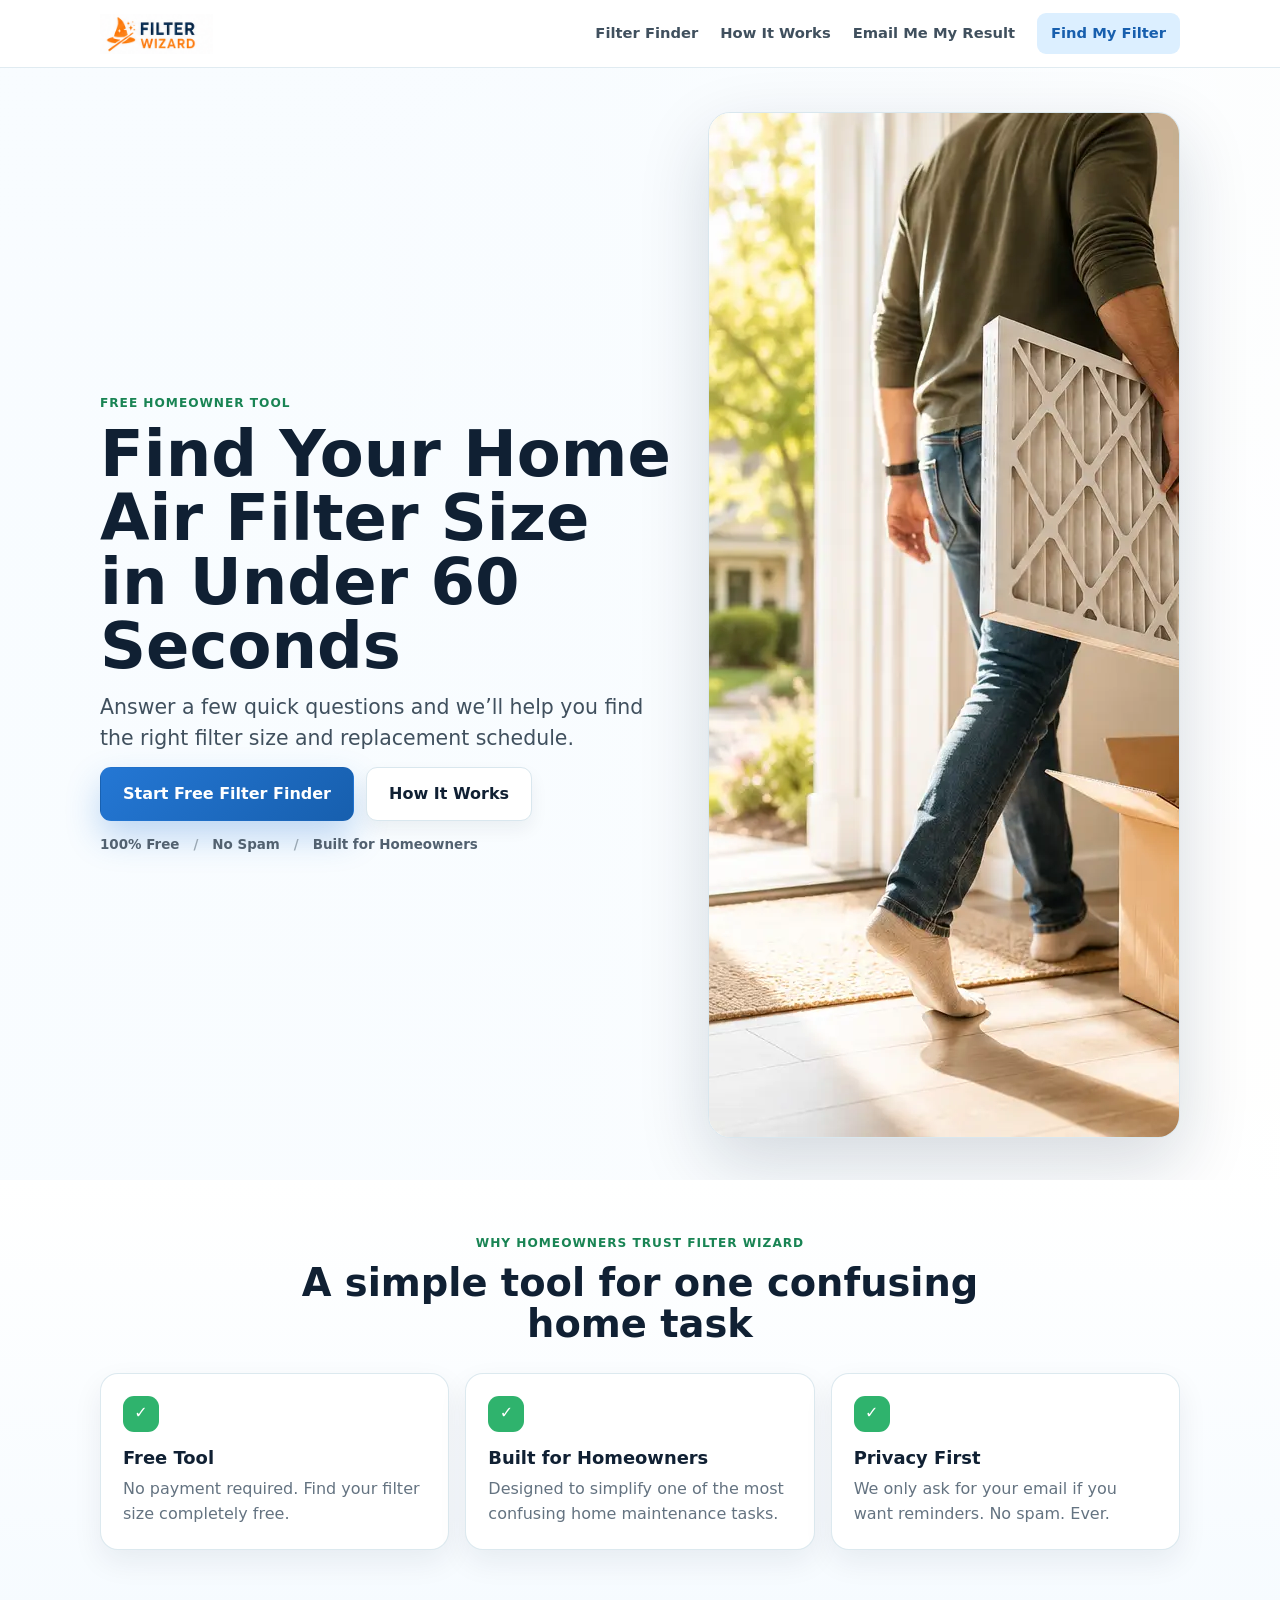
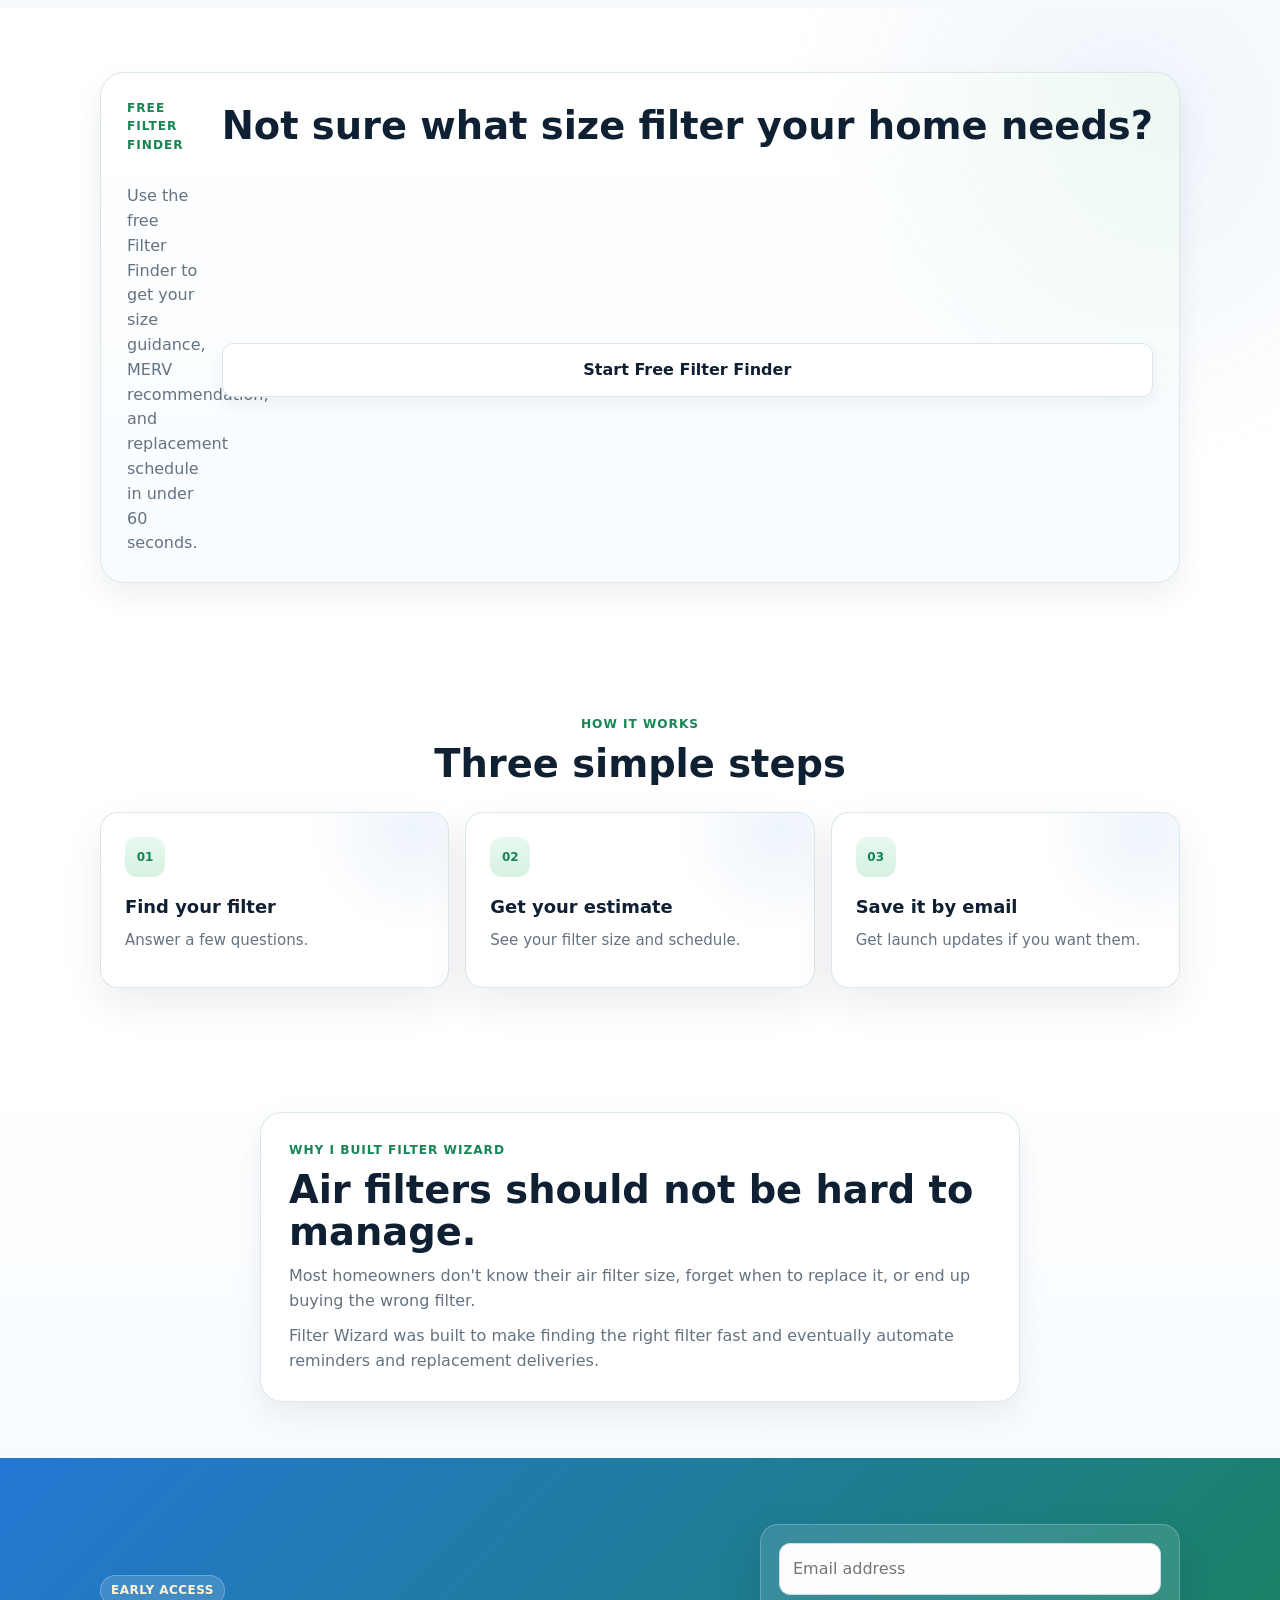
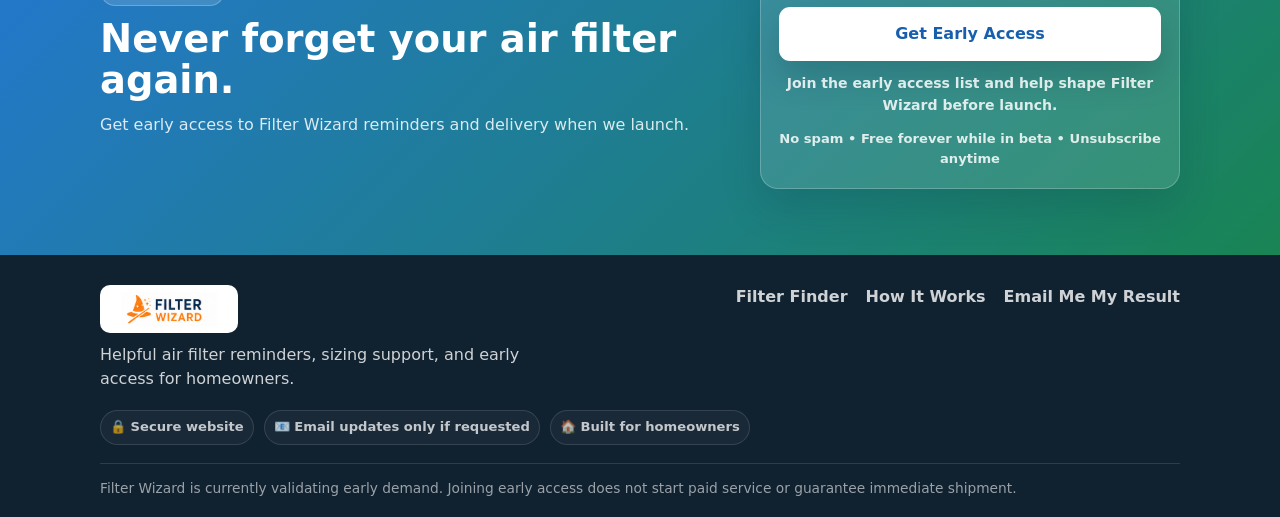
==== index.html @ cafb7834 "Add files via upload" ====
﻿<!DOCTYPE html>
<html lang="en">
<head>
  <meta charset="UTF-8">
  <meta name="viewport" content="width=device-width, initial-scale=1.0">
  <meta name="description" content="Filter Wizard helps homeowners find their air filter size, estimate a replacement schedule, and get early access to filter reminders and delivery.">
  <link rel="canonical" href="https://filter-wizard.com/">
  <meta property="og:type" content="website">
  <meta property="og:url" content="https://filter-wizard.com/">
  <meta property="og:title" content="Filter Wizard | Find Your Air Filter Size in Under 60 Seconds">
  <meta property="og:description" content="Use the free Filter Wizard tool to estimate your home air filter size and replacement schedule.">
  <meta property="og:image" content="https://filter-wizard.com/assets/images/filter-wizard-hero-delivery.webp">
  <meta property="og:site_name" content="Filter Wizard">
  <meta name="twitter:card" content="summary_large_image">
  <meta name="twitter:url" content="https://filter-wizard.com/">
  <meta name="twitter:title" content="Filter Wizard | Find Your Air Filter Size in Under 60 Seconds">
  <meta name="twitter:description" content="Use the free Filter Wizard tool to estimate your home air filter size and replacement schedule.">
  <meta name="twitter:image" content="https://filter-wizard.com/assets/images/filter-wizard-hero-delivery.webp">
  <!-- TODO: Add social preview image at assets/images/filter-wizard-og-image.png, recommended size 1200x630. -->
  <link rel="icon" href="/assets/images/favicon.ico" sizes="any">
  <link rel="icon" type="image/svg+xml" href="/assets/images/favicon.svg">
  <link rel="icon" type="image/png" sizes="16x16" href="/assets/images/favicon-16x16.png">
  <link rel="icon" type="image/png" sizes="32x32" href="/assets/images/favicon-32x32.png">
  <link rel="apple-touch-icon" sizes="180x180" href="/assets/images/apple-touch-icon.png">
  <link rel="icon" type="image/png" sizes="192x192" href="/assets/images/android-chrome-192x192.png">
  <link rel="icon" type="image/png" sizes="512x512" href="/assets/images/android-chrome-512x512.png">
  <script type="application/ld+json">
  {
    "@context": "https://schema.org",
    "@type": "WebSite",
    "name": "Filter Wizard",
    "url": "https://filter-wizard.com/",
    "description": "Filter Wizard helps homeowners find their air filter size, estimate a replacement schedule, and get early access to filter reminders and delivery.",
    "potentialAction": {
      "@type": "SearchAction",
      "target": "https://filter-wizard.com/#filter-finder",
      "query-input": "required name=filter"
    }
  }
  </script>
  <script type="application/ld+json">
  {
    "@context": "https://schema.org",
    "@type": "Organization",
    "name": "Filter Wizard",
    "url": "https://filter-wizard.com/",
    "logo": "https://filter-wizard.com/assets/images/filter-wizard-logo.png"
  }
  </script>
  <title>Filter Wizard | Find Your Air Filter Size in Under 60 Seconds</title>
  <script async src="https://www.googletagmanager.com/gtag/js?id=G-64VWBW3NHS"></script>
  <script>
    window.dataLayer = window.dataLayer || [];
    function gtag(){dataLayer.push(arguments);}
    gtag('js', new Date());

    gtag('config', 'G-64VWBW3NHS');
  </script>
  <script type="text/javascript">
    (function(c,l,a,r,i,t,y){
        c[a]=c[a]||function(){(c[a].q=c[a].q||[]).push(arguments)};
        t=l.createElement(r);t.async=1;t.src="https://www.clarity.ms/tag/"+i;
        y=l.getElementsByTagName(r)[0];y.parentNode.insertBefore(t,y);
    })(window, document, "clarity", "script", "xbqsjc3yut");
  </script>
  <link rel="stylesheet" href="style.css?v=merv-images-1">
</head>
<body>
  <header class="site-header" data-header>
    <nav class="nav container" aria-label="Primary navigation">
      <a class="brand" href="#top" aria-label="Filter Wizard home">
        <img class="site-logo" src="assets/images/filter-wizard-logo.png" alt="Filter Wizard" width="270" height="96">
      </a>
      <button class="nav-toggle" type="button" aria-label="Open navigation menu" aria-expanded="false" data-nav-toggle>
        <span></span>
        <span></span>
        <span></span>
      </button>
      <div class="nav-links" data-nav-menu>
        <a href="#filter-finder">Filter Finder</a>
        <a href="#how-it-works">How It Works</a>
        <a href="#early-access">Email Me My Result</a>
        <a class="nav-cta" href="#filter-finder">Find My Filter</a>
      </div>
    </nav>
  </header>

  <main id="top">
    <section class="hero section">
      <div class="container hero-grid">
        <div class="hero-intro reveal">
          <p class="eyebrow">Free homeowner tool</p>
          <h1>Find Your Home Air Filter Size in Under 60 Seconds</h1>
          <p class="hero-subtitle">Answer a few quick questions and we&rsquo;ll help you find the right filter size and replacement schedule.</p>
          <div class="hero-actions">
            <a class="btn btn-primary" href="#filter-finder" data-hero-finder-cta>Start Free Filter Finder</a>
            <a class="btn btn-secondary" href="#how-it-works">How It Works</a>
          </div>
          <ul class="hero-trust-row" aria-label="Filter Wizard trust badges">
            <li>100% Free</li>
            <li>No Spam</li>
            <li>Built for Homeowners</li>
          </ul>
        </div>
        <div class="hero-visual image-card reveal">
          <picture>
            <source
              type="image/webp"
              srcset="assets/images/filter-wizard-hero-delivery.webp"
              sizes="(max-width: 820px) calc(100vw - 28px), 465px">
            <img class="hero-image" src="assets/images/filter-wizard-hero-delivery.webp" alt="Homeowner carrying a clean air filter into the house with a delivery box nearby" width="1536" height="1024" loading="eager" fetchpriority="high" decoding="async">
          </picture>
        </div>
      </div>
    </section>

    <section class="section trust-section">
      <div class="container">
        <div class="compact-heading reveal">
          <p class="eyebrow">Why homeowners trust Filter Wizard</p>
          <h2>A simple tool for one confusing home task</h2>
        </div>
        <div class="trust-card-grid">
          <article class="trust-card reveal">
            <span aria-hidden="true">&#10003;</span>
            <h3>Free Tool</h3>
            <p>No payment required. Find your filter size completely free.</p>
          </article>
          <article class="trust-card reveal">
            <span aria-hidden="true">&#10003;</span>
            <h3>Built for Homeowners</h3>
            <p>Designed to simplify one of the most confusing home maintenance tasks.</p>
          </article>
          <article class="trust-card reveal">
            <span aria-hidden="true">&#10003;</span>
            <h3>Privacy First</h3>
            <p>We only ask for your email if you want reminders. No spam. Ever.</p>
          </article>
        </div>
      </div>
    </section>

    <section class="section finder-lite-section" id="filter-finder">
      <span class="anchor-target" id="finder" aria-hidden="true"></span>
      <div class="container finder-tool-card reveal" data-filter-finder>
        <div class="finder-tool-intro">
          <p class="eyebrow">Free Filter Finder</p>
          <h2>Not sure what size filter your home needs?</h2>
          <p>Use the free Filter Finder to get your size guidance, MERV recommendation, and replacement schedule in under 60 seconds.</p>
          <button class="btn btn-secondary" type="button" data-finder-start>Start Free Filter Finder</button>
        </div>
      </div>
    </section>

    <div class="modal-backdrop finder-modal-backdrop" data-finder-modal hidden>
      <section class="finder-modal" role="dialog" aria-modal="true" aria-labelledby="finder-modal-title">
        <button class="modal-close" type="button" aria-label="Close Filter Finder" data-finder-close>&times;</button>
        <div class="finder-modal-scroll">
          <div class="finder-modal-heading">
            <p class="eyebrow">Free Filter Finder</p>
            <h2 id="finder-modal-title">Filter Wizard Finder</h2>
          </div>
          <div class="finder-quiz" data-finder-quiz hidden>
          <div class="finder-progress" aria-live="polite">
            <span data-finder-progress-label>Step 1 of 4</span>
            <div class="finder-progress-track" aria-hidden="true">
              <span data-finder-progress-bar></span>
            </div>
          </div>

          <div class="finder-step is-active" data-finder-step="1">
            <h3>Do you know your filter size?</h3>
            <div class="finder-options" role="group" aria-label="Known filter size" data-known-size-options>
              <button class="finder-option" type="button" data-finder-option="knowsSize" data-value="Yes, I know it">Yes, I know it</button>
              <button class="finder-option" type="button" data-finder-option="knowsSize" data-value="Not sure">Not sure</button>
              <button class="finder-option" type="button" data-finder-option="knowsSize" data-value="Help me find it">Help me find it</button>
            </div>
            <label class="finder-field" data-known-size-field hidden>
              <span>Enter your filter size</span>
              <input type="text" data-finder-size-known data-size-autocomplete placeholder="Example: 20x25x1" inputmode="text" autocomplete="off">
              <div class="size-suggestions" data-size-suggestions hidden></div>
            </label>
            <p class="finder-error" data-finder-error hidden></p>
          </div>

          <div class="finder-step" data-finder-step="2" hidden>
            <h3>Where is your filter located?</h3>
            <div class="finder-options" role="group" aria-label="Filter location">
              <button class="finder-option" type="button" data-finder-option="location" data-value="Ceiling return vent">Ceiling return vent</button>
              <button class="finder-option" type="button" data-finder-option="location" data-value="Wall return vent">Wall return vent</button>
              <button class="finder-option" type="button" data-finder-option="location" data-value="Furnace or air handler">Furnace or air handler</button>
              <button class="finder-option" type="button" data-finder-option="location" data-value="I'm not sure">I'm not sure</button>
            </div>
            <p class="finder-helper">Most filters have the size printed on the cardboard edge. Look for numbers like 20x25x1.</p>
            <p class="finder-error" data-finder-error hidden></p>
          </div>

          <div class="finder-step" data-finder-step="3" hidden>
            <h3>What applies to your home?</h3>
            <div class="finder-options finder-options-multi" role="group" aria-label="Home conditions">
              <button class="finder-option" type="button" data-finder-option="conditions" data-value="Pets">Pets</button>
              <button class="finder-option" type="button" data-finder-option="conditions" data-value="Allergies">Allergies</button>
              <button class="finder-option" type="button" data-finder-option="conditions" data-value="Heavy dust">Heavy dust</button>
              <button class="finder-option" type="button" data-finder-option="conditions" data-value="Kids at home">Kids at home</button>
              <button class="finder-option" type="button" data-finder-option="conditions" data-value="None of these">None of these</button>
            </div>
            <p class="finder-helper">This helps us suggest a replacement schedule that fits your home.</p>
          </div>

          <div class="finder-step" data-finder-step="4" hidden>
            <h3>Ready to see your recommendation?</h3>
            <p class="finder-helper">We will show your filter type, replacement schedule, and reminder months first. Email is optional after your report appears.</p>
            <p class="finder-error" data-finder-error hidden></p>
          </div>

          <div class="finder-actions">
            <button class="btn btn-secondary" type="button" data-finder-back hidden>Back</button>
            <button class="btn btn-primary" type="button" data-finder-next>Next</button>
            <button class="btn btn-primary" type="button" data-finder-complete hidden>Show My Recommendation</button>
          </div>
        </div>

          <div class="finder-result" data-finder-result hidden>
          <div class="recommendation-banner">
            <strong><span aria-hidden="true">&#9679;</span> Your Recommendation</strong>
            <span class="recommendation-size" data-finder-result-size>Check before ordering</span>
            <div class="recommendation-summary">
              <div>
                <small>MERV Type</small>
                <span data-finder-merv>MERV 8</span>
              </div>
              <div>
                <small>Schedule</small>
                <span data-finder-result-schedule>Every 60-90 days</span>
              </div>
            </div>
            <div class="finder-months recommendation-months" data-finder-months></div>
          </div>
          <div class="finder-report-header">
            <div>
              <h3>Your Filter Recommendation</h3>
              <p>Your estimate is based on the answers you provided.</p>
            </div>
          </div>
          <div class="finder-result-block finder-product-card">
            <div class="finder-product-layout">
              <div class="finder-product-image-wrap">
                <img class="finder-product-image" src="" alt="" decoding="async" data-finder-product-image hidden>
                <div class="finder-product-placeholder" data-finder-product-placeholder>Filter image coming soon</div>
              </div>
              <div class="finder-product-content">
                <p class="eyebrow">Your Recommended Filter</p>
                <strong data-finder-product-title>Confirm Size Before Ordering MERV 8 Pleated Air Filter</strong>
                <div class="finder-product-meta">
                  <span data-finder-product-size>Check before ordering</span>
                  <span data-finder-product-merv>MERV 8</span>
                </div>
                <p data-finder-product-best-for>Best for standard homes and everyday dust control</p>
                <p class="finder-product-price" data-finder-product-price>Estimated $8-$14 each</p>
                <p data-finder-product-schedule>Recommended replacement: Every 60-90 days</p>
                <button class="btn btn-primary finder-product-cta" type="button" data-finder-product-cta>Save My Filter Plan</button>
              </div>
            </div>
          </div>
          <p class="finder-email-note" data-finder-email-note hidden>We could not email your report, but your recommendation is shown above.</p>
          <div class="finder-result-block finder-result-primary finder-result-size">
            <strong data-finder-size-title>Estimated Filter Size</strong>
            <span data-finder-result-size>Check before ordering</span>
            <small data-finder-size-status>Size confirmation needed</small>
            <p data-finder-location-guidance>Check the printed size on your current filter's cardboard edge before ordering.</p>
          </div>
          <div class="finder-result-block finder-filter-type">
            <strong>Why This Recommendation</strong>
            <div class="finder-answer-pills" data-finder-answer-pills></div>
            <p data-finder-merv-copy>MERV 8: Best for most standard homes.</p>
          </div>
          <div class="finder-result-block finder-next-step finder-result-next">
            <strong>Save My Filter Plan</strong>
            <p>Email yourself your recommended filter, estimated price range, replacement schedule, and early access updates for automatic delivery when it becomes available.</p>
            <form class="result-email-form" action="https://formspree.io/f/mzdlpbwp" method="POST" data-result-email-form>
              <input type="hidden" name="_subject" value="New Filter Wizard result reminder signup">
              <input type="hidden" name="source" value="Filter Finder Result">
              <label class="sr-only" for="result-email">Email address</label>
              <input id="result-email" name="email" type="email" autocomplete="email" placeholder="Email address" required data-result-email>
              <button class="btn btn-primary form-submit" type="submit">Save My Filter Plan</button>
              <button class="finder-skip-email" type="button" data-finder-email-skip>Continue without email</button>
              <p class="form-trust">No payment today. No spam. You can unsubscribe anytime.</p>
              <p class="form-error" role="alert" data-form-error hidden>We could not email your report, but your recommendation is shown above.</p>
            </form>
            <p class="finder-email-note" data-result-email-success hidden>Report sent. Check your inbox when convenient.</p>
            <p class="finder-email-note" data-finder-email-skipped hidden>Your report will stay visible here.</p>
          </div>
          <div class="finder-copy-row">
            <button class="finder-copy-button" type="button" data-finder-copy>Copy My Recommendation</button>
            <span data-finder-copy-status hidden></span>
          </div>
        </div>
        </div>
      </section>
    </div>

    <section class="section compact-section" id="how-it-works">
      <div class="container">
        <div class="compact-heading reveal">
          <p class="eyebrow">How it works</p>
          <h2>Three simple steps</h2>
        </div>
        <div class="benefit-grid">
          <article class="benefit-card reveal">
            <span aria-hidden="true">01</span>
            <h3>Find your filter</h3>
            <p>Answer a few questions.</p>
          </article>
          <article class="benefit-card reveal">
            <span aria-hidden="true">02</span>
            <h3>Get your estimate</h3>
            <p>See your filter size and schedule.</p>
          </article>
          <article class="benefit-card reveal">
            <span aria-hidden="true">03</span>
            <h3>Save it by email</h3>
            <p>Get launch updates if you want them.</p>
          </article>
        </div>
      </div>
    </section>

    <section class="section founder-note-section">
      <div class="container founder-note-card reveal">
        <p class="eyebrow">Why I built Filter Wizard</p>
        <h2>Air filters should not be hard to manage.</h2>
        <p>Most homeowners don't know their air filter size, forget when to replace it, or end up buying the wrong filter.</p>
        <p>Filter Wizard was built to make finding the right filter fast and eventually automate reminders and replacement deliveries.</p>
      </div>
    </section>

    <section class="section final-cta-block" id="early-access">
      <div class="container final-cta-inner reveal">
        <div>
          <p class="offer-badge final-offer-badge">Early Access</p>
          <h2>Never forget your air filter again.</h2>
          <p>Get early access to Filter Wizard reminders and delivery when we launch.</p>
        </div>
        <form class="reservation-form early-access-form" action="https://formspree.io/f/mzdlpbwp" method="POST" data-reservation-form>
          <input type="hidden" name="_subject" value="New Filter Wizard early access signup">
          <input type="hidden" name="source" value="Early Access Form">
          <label class="sr-only" for="reservation-email">Email address</label>
          <input id="reservation-email" name="email" type="email" autocomplete="email" placeholder="Email address" required>
          <button class="btn btn-primary form-submit" type="submit">Get Early Access</button>
          <p class="form-trust">Join the early access list and help shape Filter Wizard before launch.</p>
          <p class="form-trust form-trust-secondary">No spam &bull; Free forever while in beta &bull; Unsubscribe anytime</p>
          <p class="form-error" role="alert" data-form-error hidden>Something went wrong. Please try again in a moment.</p>
        </form>
        <div class="reservation-success" role="status" aria-live="polite" data-reservation-success hidden>
          <h3>You are on the early access list.</h3>
          <p>We will email launch updates and let you know when Filter Wizard is ready.</p>
        </div>
      </div>
    </section>
  </main>

  <footer class="site-footer">
    <div class="container footer-grid">
      <div>
        <a class="brand footer-brand" href="#top">
          <span class="footer-logo-wrap">
            <img class="site-logo footer-logo" src="assets/images/filter-wizard-logo.png" alt="Filter Wizard" width="270" height="96" loading="lazy">
          </span>
        </a>
        <p>Helpful air filter reminders, sizing support, and early access for homeowners.</p>
      </div>
      <div class="footer-links" aria-label="Footer navigation">
        <a href="#filter-finder">Filter Finder</a>
        <a href="#how-it-works">How It Works</a>
        <a href="#early-access">Email Me My Result</a>
      </div>
    </div>
    <div class="container footer-trust" aria-label="Filter Wizard trust indicators">
      <span>&#128274; Secure website</span>
      <span>&#128231; Email updates only if requested</span>
      <span>&#127968; Built for homeowners</span>
    </div>
    <div class="container disclaimer">
      Filter Wizard is currently validating early demand. Joining early access does not start paid service or guarantee immediate shipment.
    </div>
  </footer>

  <script src="script.js?v=merv-images-1"></script>
</body>
</html>
---- style.css ----
:root {
  --white: #ffffff;
  --surface: #f5f9fc;
  --surface-blue: #edf6fc;
  --text: #102033;
  --muted: #647381;
  --line: #d9e7ee;
  --blue: #2477d4;
  --blue-dark: #175fae;
  --blue-soft: #dcefff;
  --green: #2fb36d;
  --green-dark: #198454;
  --orange: #f28b2e;
  --shadow: 0 22px 60px rgba(11, 31, 53, 0.12);
  --shadow-soft: 0 12px 30px rgba(11, 31, 53, 0.07);
  --header-height: 68px;
}

* {
  box-sizing: border-box;
}

html {
  scroll-behavior: smooth;
}

body {
  margin: 0;
  overflow-x: hidden;
  color: var(--text);
  background: var(--white);
  font-family: Inter, ui-sans-serif, system-ui, -apple-system, BlinkMacSystemFont, "Segoe UI", Arial, sans-serif;
  line-height: 1.55;
}

body.nav-open,
body.modal-open,
html.modal-open {
  overflow: hidden;
}

a {
  color: inherit;
  text-decoration: none;
}

img {
  display: block;
}

button,
input {
  font: inherit;
}

.container {
  width: min(1080px, calc(100% - 32px));
  margin: 0 auto;
}

.section {
  padding: 72px 0;
  scroll-margin-top: calc(var(--header-height) + 16px);
}

#top,
#how-it-works,
#plans,
#filter-finder,
#early-access {
  scroll-margin-top: calc(var(--header-height) + 18px);
}

.site-header {
  position: sticky;
  top: 0;
  z-index: 50;
  height: var(--header-height);
  border-bottom: 1px solid rgba(217, 231, 238, 0.8);
  background: rgba(255, 255, 255, 0.93);
  backdrop-filter: blur(16px);
  transition: box-shadow 180ms ease;
}

.site-header.scrolled {
  box-shadow: 0 10px 28px rgba(11, 31, 53, 0.09);
}

.nav {
  height: 100%;
  display: flex;
  align-items: center;
  justify-content: space-between;
  gap: 20px;
}

.brand {
  display: inline-flex;
  align-items: center;
}

.site-logo {
  width: auto;
  max-width: 150px;
  max-height: 40px;
  object-fit: contain;
}

.nav-links {
  display: flex;
  align-items: center;
  gap: 22px;
  color: #40505e;
  font-size: 0.92rem;
  font-weight: 750;
}

.nav-links a {
  transition: color 160ms ease, background 160ms ease;
}

.nav-links a:hover {
  color: var(--blue);
}

.nav-cta {
  padding: 9px 14px;
  border-radius: 9px;
  color: var(--blue-dark);
  background: var(--blue-soft);
  white-space: nowrap;
}

.nav-toggle {
  display: none;
  width: 42px;
  height: 42px;
  padding: 0;
  border: 1px solid var(--line);
  border-radius: 9px;
  background: var(--white);
  cursor: pointer;
}

.nav-toggle span {
  display: block;
  width: 18px;
  height: 2px;
  margin: 4px auto;
  background: var(--text);
  transition: transform 180ms ease, opacity 180ms ease;
}

.nav-toggle[aria-expanded="true"] span:nth-child(1) {
  transform: translateY(6px) rotate(45deg);
}

.nav-toggle[aria-expanded="true"] span:nth-child(2) {
  opacity: 0;
}

.nav-toggle[aria-expanded="true"] span:nth-child(3) {
  transform: translateY(-6px) rotate(-45deg);
}

h1,
h2,
h3,
p {
  margin-top: 0;
}

h1 {
  max-width: 700px;
  margin-bottom: 14px;
  font-size: clamp(2.45rem, 5vw, 4.55rem);
  line-height: 1;
  letter-spacing: 0;
}

h2 {
  margin-bottom: 12px;
  font-size: clamp(1.85rem, 3vw, 2.8rem);
  line-height: 1.08;
  letter-spacing: 0;
}

h3 {
  margin-bottom: 8px;
  font-size: 1.12rem;
  line-height: 1.3;
}

.eyebrow {
  margin-bottom: 9px;
  color: var(--green-dark);
  font-size: 0.76rem;
  font-weight: 850;
  letter-spacing: 0.08em;
  text-transform: uppercase;
}

.btn {
  display: inline-flex;
  align-items: center;
  justify-content: center;
  min-height: 54px;
  padding: 14px 22px;
  border: 1px solid transparent;
  border-radius: 11px;
  font-weight: 850;
  line-height: 1;
  text-align: center;
  cursor: pointer;
  transition: transform 160ms ease, box-shadow 160ms ease, border-color 160ms ease;
}

.btn:hover {
  transform: translateY(-2px);
}

.btn:focus-visible,
.nav-toggle:focus-visible,
a:focus-visible,
button:focus-visible,
input:focus-visible {
  outline: 3px solid rgba(47, 179, 109, 0.42);
  outline-offset: 3px;
}

.btn-primary {
  color: var(--white);
  background: linear-gradient(135deg, var(--blue), var(--blue-dark));
  box-shadow: 0 16px 34px rgba(36, 119, 212, 0.28);
}

.btn-secondary {
  color: var(--text);
  border-color: var(--line);
  background: var(--white);
  box-shadow: 0 8px 18px rgba(11, 31, 53, 0.06);
}

.hero {
  position: relative;
  isolation: isolate;
  overflow: hidden;
  padding: 44px 0 42px;
  background:
    radial-gradient(circle at 10% 10%, rgba(47, 179, 109, 0.12), transparent 28%),
    radial-gradient(circle at 90% 18%, rgba(36, 119, 212, 0.13), transparent 32%),
    linear-gradient(180deg, #f8fcff, #ffffff);
}

.hero::before,
.hero::after {
  content: "";
  position: absolute;
  inset: 0;
  pointer-events: none;
}

.hero::before {
  z-index: -2;
  background-image: url("assets/images/filter-wizard-hero-delivery.webp");
  background-size: cover;
  background-position: 66% center;
  opacity: 0.16;
  filter: blur(10px);
  transform: scale(1.05);
}

.hero::after {
  z-index: -1;
  background:
    linear-gradient(90deg, rgba(248, 252, 255, 0.96) 0%, rgba(248, 252, 255, 0.88) 46%, rgba(255, 255, 255, 0.72) 100%),
    linear-gradient(180deg, rgba(248, 252, 255, 0.94), rgba(255, 255, 255, 0.96));
}

.hero-grid {
  position: relative;
  z-index: 1;
  display: grid;
  grid-template-columns: minmax(0, 1fr) minmax(360px, 0.82fr);
  align-items: center;
  gap: 32px;
}

.hero-subtitle {
  max-width: 620px;
  margin-bottom: 12px;
  color: #40505e;
  font-size: clamp(1.08rem, 2vw, 1.28rem);
  line-height: 1.48;
}

.hero-proof-line {
  max-width: 590px;
  margin: -4px 0 12px;
  color: #647585;
  font-size: 0.93rem;
  font-weight: 750;
}

.hero-actions {
  display: flex;
  flex-wrap: wrap;
  gap: 12px;
  margin-top: 14px;
}

.hero-value-pills {
  display: flex;
  flex-wrap: wrap;
  gap: 7px;
  padding: 0;
  margin: 0 0 12px;
  list-style: none;
}

.hero-value-pills li {
  display: inline-flex;
  align-items: center;
  min-height: 28px;
  padding: 5px 9px;
  border: 1px solid rgba(47, 179, 109, 0.22);
  border-radius: 999px;
  color: #263a4c;
  background: rgba(232, 248, 239, 0.72);
  font-size: 0.78rem;
  font-weight: 850;
}

.hero-trust-row {
  display: flex;
  flex-wrap: wrap;
  gap: 10px 14px;
  padding: 0;
  margin: 14px 0 0;
  list-style: none;
  color: #526170;
  font-size: 0.84rem;
  font-weight: 850;
}

.hero-trust-row li {
  position: relative;
  display: inline-flex;
  align-items: center;
}

.hero-trust-row li + li::before {
  content: "/";
  margin-right: 14px;
  color: #9aa8b4;
  font-weight: 700;
}

.trust-row {
  display: flex;
  flex-wrap: wrap;
  gap: 10px;
  padding: 0;
  margin: 12px 0 0;
  list-style: none;
}

.trust-row li {
  display: inline-flex;
  align-items: center;
  min-height: 32px;
  padding: 7px 10px;
  border: 1px solid rgba(217, 231, 238, 0.9);
  border-radius: 999px;
  color: #334351;
  background: rgba(255, 255, 255, 0.72);
  font-size: 0.84rem;
  font-weight: 800;
}

.credibility-bar {
  display: flex;
  flex-wrap: wrap;
  gap: 8px;
  padding: 0;
  margin: 14px 0 0;
  list-style: none;
}

.credibility-bar li {
  display: inline-flex;
  align-items: center;
  min-height: 30px;
  padding: 6px 10px;
  border: 1px solid rgba(217, 231, 238, 0.86);
  border-radius: 999px;
  color: #334351;
  background: rgba(255, 255, 255, 0.78);
  box-shadow: 0 8px 20px rgba(11, 31, 53, 0.05);
  font-size: 0.78rem;
  font-weight: 850;
}

.image-card {
  overflow: hidden;
  border: 1px solid var(--line);
  border-radius: 22px;
  background: var(--white);
  box-shadow: 0 26px 70px rgba(11, 31, 53, 0.16);
}

.hero-visual {
  opacity: 0.82;
  filter: blur(4px);
  transform: translateY(12px) scale(0.985);
  transition:
    opacity 520ms ease,
    filter 520ms ease,
    transform 520ms ease,
    box-shadow 180ms ease;
}

.hero-visual.visible {
  opacity: 1;
  filter: blur(0);
  transform: translateY(0) scale(1);
}

.hero-visual picture,
.proof-image-card picture {
  display: block;
}

.hero-image {
  width: 100%;
  aspect-ratio: 3 / 2;
  object-fit: cover;
  object-position: 66% center;
}

.countdown-badge {
  display: inline-grid;
  gap: 2px;
  padding: 9px 12px;
  border: 1px solid rgba(242, 139, 46, 0.34);
  border-radius: 14px;
  background: #fff8ed;
  color: #7b4a09;
  box-shadow: 0 10px 24px rgba(242, 139, 46, 0.1);
}

.countdown-badge span {
  font-size: 0.72rem;
  font-weight: 850;
  letter-spacing: 0.06em;
  text-transform: uppercase;
}

.countdown-badge strong {
  color: #102033;
  font-size: 1.28rem;
  line-height: 1;
}

.countdown-badge small {
  color: #8a5c18;
  font-size: 0.78rem;
  font-weight: 750;
}

.compact-section {
  padding: 68px 0;
}

.trust-section {
  padding: 54px 0 58px;
  background: linear-gradient(180deg, #ffffff 0%, #f6fbff 100%);
}

.trust-card-grid {
  display: grid;
  grid-template-columns: repeat(3, minmax(0, 1fr));
  gap: 16px;
}

.trust-card {
  min-height: 176px;
  padding: 22px;
  border: 1px solid rgba(217, 231, 238, 0.9);
  border-radius: 18px;
  background: var(--white);
  box-shadow: var(--shadow-soft);
  transition: transform 180ms ease, border-color 180ms ease, box-shadow 180ms ease;
}

.trust-card:hover {
  transform: translateY(-3px);
  border-color: rgba(36, 119, 212, 0.28);
  box-shadow: 0 18px 42px rgba(11, 31, 53, 0.1);
}

.trust-card span {
  display: inline-grid;
  width: 36px;
  height: 36px;
  margin-bottom: 14px;
  place-items: center;
  border-radius: 11px;
  color: var(--white);
  background: var(--green);
  font-weight: 900;
}

.trust-card h3 {
  margin-bottom: 8px;
}

.trust-card p {
  margin: 0;
  color: var(--muted);
}

.compact-heading {
  max-width: 680px;
  margin: 0 auto 28px;
  text-align: center;
}

.compact-heading > p:not(.eyebrow) {
  margin-bottom: 0;
  color: var(--muted);
}

.compact-heading > p:not(.eyebrow) + p {
  margin-top: 6px;
}

.benefit-grid {
  display: grid;
  grid-template-columns: repeat(3, minmax(0, 1fr));
  gap: 16px;
}

.benefit-card {
  min-height: 176px;
  padding: 24px;
  border: 1px solid rgba(217, 231, 238, 0.95);
  border-radius: 18px;
  background:
    radial-gradient(circle at 90% 10%, rgba(36, 119, 212, 0.08), transparent 30%),
    var(--white);
  box-shadow: 0 16px 42px rgba(11, 31, 53, 0.08);
  transition: transform 160ms ease, border-color 160ms ease, box-shadow 160ms ease;
}

.benefit-card:hover {
  transform: translateY(-3px);
  border-color: #b7d5e7;
  box-shadow: 0 16px 36px rgba(11, 31, 53, 0.1);
}

.benefit-card span {
  display: inline-grid;
  place-items: center;
  width: 40px;
  height: 40px;
  margin-bottom: 18px;
  border-radius: 12px;
  color: var(--green-dark);
  background: linear-gradient(180deg, #e7f8ee, #d6f2e2);
  font-size: 0.75rem;
  font-weight: 850;
}

.benefit-card p {
  margin: 10px 0 0;
  color: var(--muted);
  font-size: 0.94rem;
  line-height: 1.55;
}

.proof-section {
  padding: 66px 0;
  background:
    radial-gradient(circle at 12% 0%, rgba(47, 179, 109, 0.09), transparent 28%),
    linear-gradient(180deg, #ffffff, #f8fcff);
}

.proof-image-card {
  width: min(100%, 880px);
  margin: 0 auto 18px;
}

.proof-image {
  width: 100%;
  aspect-ratio: 16 / 9;
  object-fit: cover;
  object-position: center center;
}

.proof-benefits {
  display: grid;
  grid-template-columns: repeat(3, minmax(0, 1fr));
  gap: 14px;
  width: min(100%, 880px);
  margin: 0 auto;
}

.proof-benefit-card {
  display: flex;
  align-items: center;
  gap: 10px;
  min-height: 64px;
  padding: 15px 16px;
  border: 1px solid rgba(217, 231, 238, 0.9);
  border-radius: 16px;
  background: rgba(255, 255, 255, 0.86);
  box-shadow: 0 12px 30px rgba(11, 31, 53, 0.07);
}

.proof-benefit-card span {
  display: inline-grid;
  place-items: center;
  width: 28px;
  height: 28px;
  flex: 0 0 auto;
  border-radius: 999px;
  color: var(--green-dark);
  background: #e8f8ef;
  font-weight: 900;
}

.proof-benefit-card p {
  margin: 0;
  color: #253746;
  font-weight: 850;
}

.switch-section {
  padding: 44px 0;
  background: var(--white);
}

.switch-section .compact-heading {
  margin-bottom: 18px;
}

.switch-grid {
  display: grid;
  grid-template-columns: repeat(3, minmax(0, 1fr));
  gap: 14px;
}

.switch-card {
  display: flex;
  align-items: center;
  gap: 11px;
  min-height: 78px;
  padding: 18px;
  border: 1px solid rgba(217, 231, 238, 0.9);
  border-radius: 18px;
  background: linear-gradient(180deg, #ffffff, #f9fcff);
  box-shadow: 0 12px 32px rgba(11, 31, 53, 0.07);
}

.switch-card span {
  display: inline-grid;
  place-items: center;
  width: 30px;
  height: 30px;
  flex: 0 0 auto;
  border-radius: 999px;
  color: #b33625;
  background: #fff0ed;
  font-weight: 900;
}

.switch-card p {
  margin: 0;
  color: #253746;
  font-weight: 850;
}

.switch-solution {
  width: max-content;
  max-width: 100%;
  margin: 18px auto 0;
  padding: 10px 14px;
  border: 1px solid rgba(47, 179, 109, 0.22);
  border-radius: 999px;
  color: var(--green-dark);
  background: rgba(232, 248, 239, 0.78);
  font-weight: 900;
  text-align: center;
}

.pricing-section {
  background:
    linear-gradient(180deg, #ffffff 0%, var(--surface) 14%, var(--surface) 100%);
}

.pricing-countdown {
  display: grid;
  width: max-content;
  margin: 0 auto 22px;
}

.pricing-grid {
  display: grid;
  grid-template-columns: repeat(3, minmax(0, 1fr));
  gap: 18px;
  align-items: stretch;
}

.pricing-card {
  position: relative;
  display: grid;
  gap: 16px;
  padding: 24px;
  border: 1px solid rgba(217, 231, 238, 0.95);
  border-radius: 22px;
  background: var(--white);
  box-shadow: 0 18px 48px rgba(11, 31, 53, 0.1);
  transition: transform 180ms ease, border-color 180ms ease, box-shadow 180ms ease;
}

.pricing-card:hover,
.pricing-card:active,
.pricing-card:focus-within {
  transform: scale(1.02);
  border-color: rgba(36, 119, 212, 0.52);
  box-shadow: 0 26px 70px rgba(36, 119, 212, 0.18);
}

.pricing-card.featured {
  border-color: rgba(36, 119, 212, 0.52);
  box-shadow: 0 26px 70px rgba(36, 119, 212, 0.18);
}

.popular-badge,
.offer-badge {
  display: inline-flex;
  align-items: center;
  width: max-content;
  min-height: 30px;
  margin: 0;
  padding: 5px 10px;
  border: 1px solid rgba(47, 179, 109, 0.28);
  border-radius: 999px;
  color: var(--green-dark);
  background: rgba(47, 179, 109, 0.09);
  font-size: 0.75rem;
  font-weight: 850;
  letter-spacing: 0.04em;
  text-transform: uppercase;
}

.popular-badge {
  min-height: 34px;
  padding: 6px 12px;
  color: var(--white);
  border-color: rgba(36, 119, 212, 0.18);
  background: linear-gradient(135deg, var(--blue), var(--blue-dark));
  box-shadow: 0 12px 24px rgba(36, 119, 212, 0.18);
}

.plan-head p {
  margin-bottom: 0;
  color: var(--muted);
}

.price-stack {
  display: grid;
  gap: 5px;
  padding: 16px;
  border-radius: 16px;
  background: #f8fbfe;
}

.price-stack span {
  color: var(--muted);
  font-size: 0.76rem;
  font-weight: 850;
  letter-spacing: 0.06em;
  text-transform: uppercase;
}

.price-stack del {
  color: #8b99a6;
  font-size: 0.94rem;
  font-weight: 750;
}

.price-stack strong {
  color: var(--green-dark);
  font-size: clamp(2.25rem, 4vw, 3rem);
  line-height: 1.05;
}

.price-stack small {
  color: var(--muted);
  font-size: 0.9rem;
}

.shipping-note {
  width: max-content;
  margin: 0;
  padding: 7px 10px;
  border-radius: 999px;
  color: var(--blue-dark);
  background: var(--blue-soft);
  font-size: 0.82rem;
  font-weight: 850;
}

.savings-note {
  width: max-content;
  margin: -4px 0 0;
  padding: 6px 10px;
  border: 1px solid rgba(47, 179, 109, 0.24);
  border-radius: 999px;
  color: var(--green-dark);
  background: #e8f8ef;
  font-size: 0.82rem;
  font-weight: 900;
}

.pricing-card ul {
  display: grid;
  gap: 9px;
  padding: 0;
  margin: 0;
  list-style: none;
}

.pricing-card li {
  position: relative;
  padding-left: 22px;
  color: #334351;
  font-size: 0.94rem;
  font-weight: 700;
}

.pricing-card li::before {
  content: "";
  position: absolute;
  left: 2px;
  top: 0.52em;
  width: 10px;
  height: 6px;
  border-left: 2px solid var(--green);
  border-bottom: 2px solid var(--green);
  transform: rotate(-45deg);
}

.pricing-card .btn {
  width: 100%;
  margin-top: auto;
}

.pricing-disclaimer {
  max-width: 820px;
  margin: 18px auto 0;
  color: var(--muted);
  font-size: 0.9rem;
  text-align: center;
}

.pricing-faq {
  max-width: 820px;
  margin: 24px auto 0;
  padding: 18px;
  border: 1px solid rgba(217, 231, 238, 0.95);
  border-radius: 20px;
  background: #ffffff;
  box-shadow: 0 16px 36px rgba(11, 31, 53, 0.07);
}

.pricing-faq h3 {
  margin-bottom: 12px;
  font-size: 1.08rem;
}

.pricing-faq details {
  border-top: 1px solid var(--line);
}

.pricing-faq details:first-of-type {
  border-top: 0;
}

.pricing-faq summary {
  display: flex;
  align-items: center;
  justify-content: space-between;
  gap: 14px;
  min-height: 50px;
  cursor: pointer;
  color: var(--text);
  font-weight: 900;
  list-style: none;
}

.pricing-faq summary::-webkit-details-marker {
  display: none;
}

.pricing-faq summary::after {
  content: "+";
  display: grid;
  width: 28px;
  height: 28px;
  flex: 0 0 auto;
  place-items: center;
  border-radius: 999px;
  color: var(--blue-dark);
  background: var(--blue-soft);
}

.pricing-faq details[open] summary::after {
  content: "-";
}

.pricing-faq p {
  margin: -2px 0 14px;
  color: var(--muted);
}

.finder-lite-section {
  position: relative;
  padding: 64px 0;
  background:
    radial-gradient(circle at 88% 18%, rgba(36, 119, 212, 0.08), transparent 28%),
    var(--white);
}

.anchor-target {
  position: absolute;
  top: calc(var(--header-height) * -1);
}

.finder-tool-card {
  display: grid;
  gap: 24px;
  padding: 26px;
  border: 1px solid rgba(217, 231, 238, 0.95);
  border-radius: 24px;
  background:
    radial-gradient(circle at 100% 0%, rgba(47, 179, 109, 0.09), transparent 30%),
    linear-gradient(180deg, #ffffff, #f8fcff);
  box-shadow: var(--shadow-soft);
}

.finder-tool-intro {
  display: grid;
  grid-template-columns: minmax(0, 1fr) auto;
  align-items: center;
  gap: 20px;
}

.finder-tool-intro p:not(.eyebrow) {
  max-width: 650px;
  margin-bottom: 0;
  color: var(--muted);
}

.finder-quiz,
.finder-result {
  width: 100%;
  min-width: 0;
  max-width: 100%;
  display: grid;
  gap: 18px;
  padding: 22px;
  border: 1px solid rgba(217, 231, 238, 0.95);
  border-radius: 20px;
  background: rgba(255, 255, 255, 0.88);
  box-shadow: 0 18px 44px rgba(11, 31, 53, 0.08);
}

.finder-quiz[hidden],
.finder-result[hidden],
.finder-step[hidden],
.finder-actions [hidden] {
  display: none !important;
}

.finder-progress {
  position: sticky;
  top: -1px;
  z-index: 2;
  display: grid;
  gap: 8px;
  padding: 0 0 10px;
  background: rgba(255, 255, 255, 0.96);
  color: var(--blue-dark);
  font-size: 0.82rem;
  font-weight: 900;
}

.finder-progress-track {
  overflow: hidden;
  height: 8px;
  border-radius: 999px;
  background: #dbe9f3;
}

.finder-progress-track span {
  display: block;
  width: 25%;
  height: 100%;
  border-radius: inherit;
  background: linear-gradient(135deg, var(--blue), var(--green));
  transition: width 180ms ease;
}

.finder-step {
  min-width: 0;
  max-width: 100%;
  display: grid;
  gap: 16px;
}

.finder-step h3,
.finder-result h3 {
  margin-bottom: 0;
}

.finder-report-header {
  display: flex;
  align-items: flex-start;
  justify-content: space-between;
  gap: 16px;
  width: 100%;
  min-width: 0;
  max-width: 100%;
}

.finder-report-header p:not(.eyebrow) {
  max-width: 620px;
  margin: 8px 0 0;
  color: var(--muted);
}

.recommendation-banner {
  width: 100%;
  min-width: 0;
  max-width: 100%;
  display: grid;
  gap: 4px;
  padding: 14px 16px;
  border: 1px solid rgba(47, 179, 109, 0.26);
  border-radius: 16px;
  background: linear-gradient(180deg, #f0fff6, #ffffff);
  box-shadow: 0 12px 28px rgba(47, 179, 109, 0.08);
}

.recommendation-banner strong {
  display: inline-flex;
  align-items: center;
  gap: 8px;
  color: var(--green-dark);
  font-size: 0.95rem;
}

.recommendation-banner strong span {
  color: var(--green);
  font-size: 0.75rem;
}

.recommendation-banner p {
  margin: 0;
  color: var(--muted);
}

.recommendation-summary {
  width: 100%;
  min-width: 0;
  max-width: 100%;
  display: grid;
  grid-template-columns: repeat(2, minmax(0, 1fr));
  gap: 10px;
  margin-top: 8px;
}

.recommendation-summary div {
  min-width: 0;
  max-width: 100%;
  padding: 12px;
  border: 1px solid rgba(47, 179, 109, 0.18);
  border-radius: 13px;
  background: rgba(255, 255, 255, 0.78);
}

.recommendation-summary small {
  display: block;
  color: var(--muted);
  font-size: 0.72rem;
  font-weight: 850;
  letter-spacing: 0.04em;
  text-transform: uppercase;
}

.recommendation-summary span {
  display: block;
  max-width: 100%;
  margin-top: 4px;
  color: var(--green-dark);
  font-size: 1.12rem;
  font-weight: 950;
  overflow-wrap: anywhere;
}

.recommendation-size {
  display: block;
  max-width: 100%;
  color: var(--blue-dark);
  font-size: clamp(1.7rem, 5vw, 2.4rem);
  font-weight: 950;
  line-height: 1.05;
  overflow-wrap: anywhere;
}

.recommendation-months {
  margin-top: 6px;
}

.finder-result.report-visible .recommendation-banner {
  animation: reportBlockIn 360ms ease both;
}

.finder-status-badge {
  flex: 0 0 auto;
  padding: 9px 12px;
  border: 1px solid rgba(47, 179, 109, 0.24);
  border-radius: 999px;
  color: var(--green-dark);
  background: #e8f8ef;
  font-size: 0.82rem;
  font-weight: 900;
  text-transform: uppercase;
  box-shadow: 0 10px 24px rgba(47, 179, 109, 0.12);
}

.finder-status-badge.needs-confirmation {
  color: #76520c;
  border-color: rgba(242, 139, 46, 0.3);
  background: #fff8ed;
}

.finder-options {
  display: grid;
  grid-template-columns: repeat(3, minmax(0, 1fr));
  gap: 10px;
}

.finder-options-multi {
  grid-template-columns: repeat(5, minmax(0, 1fr));
}

.finder-options.knows-size-selected {
  grid-template-columns: 1fr;
}

.finder-options.knows-size-selected .finder-option:not(.selected) {
  display: none;
}

.finder-option {
  min-height: 58px;
  padding: 14px;
  border: 1px solid #cddde7;
  border-radius: 14px;
  color: var(--text);
  background: #fbfdff;
  font: inherit;
  font-weight: 850;
  text-align: left;
  cursor: pointer;
  transition: transform 160ms ease, border-color 160ms ease, box-shadow 160ms ease, background 160ms ease;
}

.finder-option:hover,
.finder-option.selected {
  transform: translateY(-2px);
  border-color: var(--blue);
  background: var(--blue-soft);
  box-shadow: 0 12px 28px rgba(36, 119, 212, 0.12);
}

.finder-field {
  position: relative;
  display: grid;
  gap: 8px;
  color: #2b3c4c;
  font-weight: 850;
}

.finder-field[hidden] {
  display: none !important;
}

.size-suggestions {
  position: absolute;
  z-index: 20;
  top: calc(100% + 6px);
  left: 0;
  right: 0;
  display: grid;
  gap: 4px;
  max-height: 214px;
  overflow-y: auto;
  padding: 7px;
  border: 1px solid rgba(205, 221, 231, 0.98);
  border-radius: 14px;
  background: #ffffff;
  box-shadow: 0 18px 36px rgba(11, 31, 53, 0.14);
}

.size-suggestions[hidden] {
  display: none !important;
}

.size-suggestions button {
  min-height: 38px;
  padding: 8px 10px;
  border: 0;
  border-radius: 10px;
  color: var(--text);
  background: transparent;
  font: inherit;
  font-weight: 850;
  text-align: left;
  cursor: pointer;
}

.size-suggestions button:hover,
.size-suggestions button:focus {
  outline: none;
  color: var(--blue-dark);
  background: var(--blue-soft);
}

.finder-helper {
  margin: 0;
  padding: 13px 14px;
  border: 1px solid rgba(36, 119, 212, 0.16);
  border-radius: 14px;
  color: #334351;
  background: var(--blue-soft);
  font-size: 0.92rem;
  font-weight: 750;
}

.finder-error,
.finder-email-note {
  margin: 0;
  padding: 10px 12px;
  border-radius: 12px;
  font-size: 0.88rem;
  font-weight: 800;
}

.finder-error {
  color: #9f2f2f;
  border: 1px solid #f0b4b4;
  background: #fff0f0;
}

.finder-email-note {
  color: #76520c;
  border: 1px solid rgba(242, 139, 46, 0.28);
  background: #fff8ed;
}

.finder-error[hidden],
.finder-email-note[hidden] {
  display: none !important;
}

.finder-actions,
.finder-result-actions {
  position: sticky;
  bottom: 0;
  z-index: 4;
  display: grid;
  grid-template-columns: minmax(0, 1fr) minmax(0, 1fr);
  gap: 10px;
  width: 100%;
  min-width: 0;
  max-width: 100%;
  padding: 12px 0 calc(12px + env(safe-area-inset-bottom));
  border-top: 1px solid rgba(217, 231, 238, 0.95);
  background: rgba(255, 255, 255, 0.96);
  box-shadow: 0 -12px 24px rgba(11, 31, 53, 0.06);
}

.finder-actions .btn,
.finder-result-actions .btn {
  width: 100%;
  min-width: 0;
}

.finder-actions .btn:disabled,
.finder-result-actions .btn:disabled {
  opacity: 0.45;
  cursor: not-allowed;
  transform: none;
}

.finder-result-block {
  width: 100%;
  min-width: 0;
  max-width: 100%;
  padding: 15px;
  border: 1px solid rgba(217, 231, 238, 0.95);
  border-radius: 16px;
  background: #f8fbfe;
  overflow-wrap: anywhere;
}

.finder-result-size {
  border-color: rgba(36, 119, 212, 0.2);
  background: linear-gradient(180deg, #f3f9ff, #ffffff);
}

.finder-product-card {
  border-color: rgba(36, 119, 212, 0.2);
  background:
    radial-gradient(circle at 100% 0%, rgba(47, 179, 109, 0.08), transparent 34%),
    linear-gradient(180deg, #f7fbff, #ffffff);
}

.finder-product-layout {
  display: grid;
  grid-template-columns: minmax(120px, 0.72fr) minmax(0, 1.28fr);
  align-items: center;
  gap: 16px;
  width: 100%;
  min-width: 0;
  max-width: 100%;
}

.finder-product-image-wrap {
  display: grid;
  place-items: center;
  width: 100%;
  min-width: 0;
  max-width: 100%;
  aspect-ratio: 3 / 2;
  min-height: unset;
  max-height: 220px;
  overflow: hidden;
  padding: 8px;
  border: 1px solid rgba(217, 231, 238, 0.95);
  border-radius: 14px;
  background: linear-gradient(180deg, #ffffff, #eef7fb);
}

.finder-product-image {
  display: block;
  width: 100%;
  height: 100%;
  max-width: 100%;
  max-height: none;
  object-fit: contain;
}

.finder-product-image[hidden],
.finder-product-placeholder[hidden] {
  display: none !important;
}

.finder-product-placeholder {
  display: grid;
  place-items: center;
  width: 100%;
  height: 100%;
  min-height: 0;
  padding: 14px;
  color: var(--muted);
  font-size: 0.82rem;
  font-weight: 850;
  text-align: center;
}

.finder-product-content {
  display: grid;
  gap: 8px;
  min-width: 0;
  max-width: 100%;
}

.finder-product-content .eyebrow {
  margin: 0;
}

.finder-product-content strong {
  color: var(--blue-dark);
  font-size: clamp(1.08rem, 3vw, 1.32rem);
  line-height: 1.12;
  overflow-wrap: anywhere;
}

.finder-product-content p {
  margin: 0;
}

.finder-product-meta {
  display: flex;
  flex-wrap: wrap;
  gap: 7px;
  min-width: 0;
  max-width: 100%;
}

.finder-product-meta span {
  display: inline-flex;
  align-items: center;
  min-height: 28px;
  max-width: 100%;
  padding: 5px 9px;
  border: 1px solid rgba(36, 119, 212, 0.15);
  border-radius: 999px;
  color: var(--blue-dark);
  background: var(--blue-soft);
  font-size: 0.78rem;
  font-weight: 900;
  overflow-wrap: anywhere;
}

.finder-product-price {
  color: var(--green-dark);
  font-size: 1.02rem;
  font-weight: 950;
}

.finder-product-cta {
  width: 100%;
  margin-top: 2px;
}

.finder-match-score {
  border-color: rgba(36, 119, 212, 0.24);
  background: linear-gradient(180deg, #f3f9ff, #ffffff);
}

.finder-result-schedule,
.finder-convenience-plan {
  border-color: rgba(47, 179, 109, 0.22);
  background: linear-gradient(180deg, #f2fff7, #ffffff);
}

.finder-filter-type,
.finder-reminder-schedule {
  border-color: rgba(36, 119, 212, 0.18);
  background: linear-gradient(180deg, #f8fbfe, #ffffff);
}

.finder-result-next {
  border-color: rgba(36, 119, 212, 0.24);
  background: linear-gradient(180deg, #edf6ff, #ffffff);
}

.finder-result-block p {
  margin: 5px 0 0;
  color: var(--muted);
}

.finder-result-block span {
  max-width: 100%;
  color: var(--green-dark);
  font-size: 1.1rem;
  font-weight: 900;
  overflow-wrap: anywhere;
}

.finder-result-primary span,
.finder-result-block [data-finder-result-schedule] {
  display: block;
  margin-top: 6px;
  font-size: clamp(1.55rem, 3vw, 2.15rem);
  line-height: 1.08;
}

.finder-result-primary small {
  display: inline-flex;
  width: max-content;
  margin-top: 8px;
  padding: 5px 8px;
  border-radius: 999px;
  color: var(--blue-dark);
  background: var(--blue-soft);
  font-size: 0.76rem;
  font-weight: 900;
  text-transform: uppercase;
}

.finder-score-track {
  overflow: hidden;
  height: 10px;
  margin-top: 10px;
  border-radius: 999px;
  background: #dbe9f3;
}

.finder-score-track span {
  display: block;
  width: 0;
  height: 100%;
  border-radius: inherit;
  background: linear-gradient(135deg, var(--blue), var(--green));
  transition: width 420ms ease;
}

.finder-match-score [data-finder-match-score],
.finder-filter-type [data-finder-merv] {
  display: block;
  margin-top: 6px;
  color: var(--blue-dark);
  font-size: clamp(1.45rem, 3vw, 2rem);
  line-height: 1.05;
}

.finder-months {
  width: 100%;
  min-width: 0;
  max-width: 100%;
  display: flex;
  flex-wrap: wrap;
  gap: 8px;
  margin-top: 12px;
}

.finder-months span {
  display: inline-flex;
  min-width: 48px;
  max-width: 100%;
  justify-content: center;
  padding: 7px 10px;
  border-radius: 999px;
  color: var(--blue-dark);
  background: var(--blue-soft);
  font-size: 0.84rem;
  font-weight: 900;
}

.finder-answer-pills {
  width: 100%;
  min-width: 0;
  max-width: 100%;
  display: flex;
  flex-wrap: wrap;
  gap: 8px;
  margin-top: 10px;
}

.finder-answer-pills span {
  max-width: 100%;
  display: inline-flex;
  align-items: center;
  min-height: 30px;
  padding: 6px 9px;
  border: 1px solid rgba(36, 119, 212, 0.16);
  border-radius: 999px;
  color: #263a4c;
  background: #ffffff;
  font-size: 0.82rem;
  font-weight: 850;
}

.finder-guidance-card {
  position: relative;
  padding-left: 58px;
}

.finder-guidance-card::before {
  content: "";
  position: absolute;
  left: 17px;
  top: 18px;
  width: 24px;
  height: 24px;
  border: 2px solid var(--blue);
  border-radius: 7px;
  background:
    linear-gradient(90deg, transparent 45%, rgba(36, 119, 212, 0.34) 45%, rgba(36, 119, 212, 0.34) 55%, transparent 55%),
    linear-gradient(180deg, transparent 45%, rgba(36, 119, 212, 0.34) 45%, rgba(36, 119, 212, 0.34) 55%, transparent 55%),
    var(--blue-soft);
}

.finder-next-step ul {
  display: flex;
  flex-wrap: wrap;
  gap: 8px;
  padding: 0;
  margin: 12px 0 0;
  list-style: none;
}

.finder-next-step li,
.finder-convenience-plan li {
  padding: 6px 9px;
  border-radius: 999px;
  color: var(--green-dark);
  background: #e8f8ef;
  font-size: 0.82rem;
  font-weight: 900;
}

.finder-convenience-plan ul {
  display: flex;
  flex-wrap: wrap;
  gap: 8px;
  padding: 0;
  margin: 12px 0 0;
  list-style: none;
}

.finder-next-step li::before,
.finder-convenience-plan li::before {
  content: "✓ ";
}

.finder-result.report-visible .finder-result-block {
  animation: reportBlockIn 420ms ease both;
}

.finder-result.report-visible .finder-result-block:nth-of-type(2) {
  animation-delay: 80ms;
}

.finder-result.report-visible .finder-result-block:nth-of-type(3) {
  animation-delay: 180ms;
}

.finder-result.report-visible .finder-result-block:nth-of-type(4) {
  animation-delay: 280ms;
}

.finder-result.report-visible .finder-result-block:nth-of-type(5) {
  animation-delay: 380ms;
}

.finder-result.report-visible .finder-result-block:nth-of-type(6) {
  animation-delay: 480ms;
}

.finder-result.report-visible .finder-result-block:nth-of-type(7) {
  animation-delay: 580ms;
}

.finder-result.report-visible .finder-result-block:nth-of-type(8) {
  animation-delay: 680ms;
}

.finder-result.report-visible .finder-result-block:nth-of-type(9) {
  animation-delay: 780ms;
}

.finder-result.report-visible .finder-result-block:nth-of-type(10) {
  animation-delay: 880ms;
}

@keyframes reportBlockIn {
  from {
    opacity: 0;
    transform: translateY(10px);
  }

  to {
    opacity: 1;
    transform: translateY(0);
  }
}

.finder-copy-row {
  display: flex;
  align-items: center;
  gap: 10px;
  flex-wrap: wrap;
  width: 100%;
  min-width: 0;
  max-width: 100%;
}

.finder-copy-button {
  max-width: 100%;
  min-height: 40px;
  padding: 9px 12px;
  border: 1px solid #cddde7;
  border-radius: 10px;
  color: var(--text);
  background: #ffffff;
  font: inherit;
  font-size: 0.86rem;
  font-weight: 850;
  cursor: pointer;
}

.finder-copy-button:hover {
  border-color: var(--blue);
  background: var(--blue-soft);
}

.finder-skip-email {
  min-height: 42px;
  border: 0;
  color: var(--blue-dark);
  background: transparent;
  font-size: 0.9rem;
  font-weight: 850;
  cursor: pointer;
}

.finder-skip-email:hover {
  text-decoration: underline;
}

.finder-copy-row span {
  color: var(--muted);
  font-size: 0.86rem;
  font-weight: 800;
}

.finder-copy-row span[hidden] {
  display: none !important;
}

.finder-schedule-grid {
  display: grid;
  grid-template-columns: repeat(2, minmax(0, 1fr));
  gap: 10px;
}

.finder-schedule-grid div {
  display: grid;
  gap: 4px;
  padding: 14px;
  border: 1px solid rgba(47, 179, 109, 0.2);
  border-radius: 14px;
  background: rgba(232, 248, 239, 0.68);
}

.finder-schedule-grid span {
  color: var(--green-dark);
  font-weight: 900;
}

.founder-note-section {
  padding: 56px 0;
  background: linear-gradient(180deg, #ffffff 0%, #f7fbff 100%);
}

.founder-note-card {
  max-width: 760px;
  padding: 28px;
  border: 1px solid rgba(217, 231, 238, 0.95);
  border-radius: 22px;
  background: var(--white);
  box-shadow: var(--shadow-soft);
}

.founder-note-card h2 {
  margin-bottom: 12px;
}

.founder-note-card p:not(.eyebrow) {
  margin-bottom: 10px;
  color: var(--muted);
}

.founder-note-card p:last-child {
  margin-bottom: 0;
}

.final-cta-block {
  padding: 66px 0;
  color: var(--white);
  background: linear-gradient(135deg, var(--blue), var(--green-dark));
}

.final-cta-inner {
  display: grid;
  grid-template-columns: minmax(0, 1fr) minmax(300px, 420px);
  align-items: center;
  gap: 38px;
}

.final-cta-inner h2 {
  max-width: 680px;
  margin-bottom: 12px;
  color: var(--white);
}

.final-cta-inner h2 span {
  color: #fff4d8;
}

.final-cta-inner p:not(.eyebrow):not(.offer-badge) {
  max-width: 700px;
  margin-bottom: 0;
  color: rgba(255, 255, 255, 0.84);
}

.final-offer-badge {
  color: #fff4d8;
  border-color: rgba(255, 255, 255, 0.24);
  background: rgba(255, 255, 255, 0.14);
  margin-bottom: 12px;
}

.final-countdown {
  margin: 16px 0 10px;
}

.final-cta-inner .btn {
  color: var(--blue-dark);
  background: var(--white);
  box-shadow: 0 16px 34px rgba(6, 34, 54, 0.2);
}

.early-access-list {
  display: flex;
  flex-wrap: wrap;
  gap: 8px;
  padding: 0;
  margin: 16px 0 0;
  list-style: none;
}

.early-access-list li {
  padding: 7px 10px;
  border: 1px solid rgba(255, 255, 255, 0.18);
  border-radius: 999px;
  color: rgba(255, 255, 255, 0.9);
  background: rgba(255, 255, 255, 0.1);
  font-size: 0.84rem;
  font-weight: 850;
}

.early-access-form,
.reservation-success {
  padding: 18px;
  border: 1px solid rgba(255, 255, 255, 0.22);
  border-radius: 18px;
  background: rgba(255, 255, 255, 0.12);
  box-shadow: 0 18px 42px rgba(6, 34, 54, 0.16);
}

.reservation-success[hidden] {
  display: none !important;
}

.reservation-success h3 {
  margin-bottom: 8px;
  color: var(--white);
}

.reservation-success p {
  color: rgba(255, 255, 255, 0.84);
}

.early-access-form .form-trust {
  margin: 0;
  color: rgba(255, 255, 255, 0.82);
  font-size: 0.88rem;
  font-weight: 800;
}

.early-access-form .form-trust-secondary {
  color: rgba(255, 255, 255, 0.68);
  font-size: 0.82rem;
}

.hero-form-trust {
  color: rgba(255, 255, 255, 0.82);
  font-size: 0.9rem;
  font-weight: 750;
}

.exit-assist {
  position: fixed;
  left: 50%;
  right: auto;
  bottom: 18px;
  z-index: 80;
  display: grid;
  grid-template-columns: minmax(0, 1fr) auto;
  align-items: center;
  gap: 14px;
  width: min(560px, calc(100% - 28px));
  padding: 14px 48px 14px 16px;
  border: 1px solid rgba(217, 231, 238, 0.95);
  border-radius: 18px;
  background: rgba(255, 255, 255, 0.96);
  box-shadow: 0 22px 54px rgba(11, 31, 53, 0.18);
  transform: translate(-50%, 18px);
  opacity: 0;
  transition: opacity 180ms ease, transform 180ms ease;
}

.exit-assist[hidden] {
  display: none !important;
}

.exit-assist.visible {
  opacity: 1;
  transform: translate(-50%, 0);
}

.exit-assist p {
  margin: 0;
  color: var(--text);
  font-weight: 900;
}

.exit-assist .btn {
  min-height: 42px;
  padding: 10px 14px;
  white-space: nowrap;
}

.exit-assist-close {
  position: absolute;
  top: 8px;
  right: 8px;
  display: grid;
  width: 30px;
  height: 30px;
  place-items: center;
  border: 1px solid var(--line);
  border-radius: 999px;
  color: var(--muted);
  background: #ffffff;
  font-size: 1.1rem;
  line-height: 1;
  cursor: pointer;
}

.site-footer {
  padding: 30px 0 18px;
  color: rgba(255, 255, 255, 0.8);
  background: #102130;
}

.footer-grid {
  display: grid;
  grid-template-columns: 1fr auto;
  align-items: start;
  gap: 22px;
}

.footer-brand {
  margin-bottom: 10px;
}

.footer-logo-wrap {
  display: inline-flex;
  width: 138px;
  height: 48px;
  align-items: center;
  justify-content: center;
  padding: 6px 10px;
  border-radius: 10px;
  background: var(--white);
}

.footer-logo {
  max-width: 116px;
  max-height: 34px;
}

.site-footer p {
  max-width: 460px;
  margin-bottom: 0;
}

.footer-links {
  display: flex;
  flex-wrap: wrap;
  gap: 18px;
  font-weight: 750;
}

.footer-links a:hover {
  color: var(--white);
}

.footer-trust {
  display: flex;
  flex-wrap: wrap;
  gap: 10px;
  margin-top: 18px;
}

.footer-trust span {
  display: inline-flex;
  align-items: center;
  min-height: 30px;
  padding: 6px 9px;
  border: 1px solid rgba(255, 255, 255, 0.12);
  border-radius: 999px;
  color: rgba(255, 255, 255, 0.74);
  background: rgba(255, 255, 255, 0.04);
  font-size: 0.82rem;
  font-weight: 750;
}

.disclaimer {
  margin-top: 18px;
  padding-top: 14px;
  border-top: 1px solid rgba(255, 255, 255, 0.12);
  color: rgba(255, 255, 255, 0.58);
  font-size: 0.86rem;
}

.modal-backdrop {
  position: fixed;
  inset: 0;
  z-index: 100;
  display: grid;
  place-items: center;
  padding: 18px;
  background: rgba(9, 22, 34, 0.55);
  backdrop-filter: blur(10px);
  opacity: 1;
  transition: opacity 180ms ease;
}

.modal-backdrop[hidden] {
  display: none !important;
}

.modal-backdrop.closing {
  opacity: 0;
}

.reservation-modal {
  position: relative;
  width: min(100%, 520px);
  max-height: min(760px, calc(100vh - 36px));
  overflow-y: auto;
  padding: 26px;
  border: 1px solid var(--line);
  border-radius: 24px;
  background: var(--white);
  box-shadow: 0 30px 90px rgba(5, 18, 30, 0.28);
  transform: translateY(0) scale(1);
  transition: transform 180ms ease;
}

.modal-backdrop.closing .reservation-modal {
  transform: translateY(8px) scale(0.985);
}

.finder-modal {
  position: relative;
  width: min(100%, 660px);
  min-width: 0;
  max-width: 100%;
  height: min(760px, calc(100vh - 32px));
  max-height: calc(100vh - 32px);
  overflow: hidden;
  border: 1px solid var(--line);
  border-radius: 24px;
  background: var(--white);
  box-shadow: 0 30px 90px rgba(5, 18, 30, 0.28);
}

.finder-modal *,
.finder-modal *::before,
.finder-modal *::after {
  box-sizing: border-box;
  min-width: 0;
  max-width: 100%;
}

.finder-modal-scroll {
  width: 100%;
  min-width: 0;
  max-width: 100%;
  height: 100%;
  overflow-y: auto;
  overflow-x: clip;
  padding: 26px;
  scroll-behavior: smooth;
}

.finder-modal-heading {
  min-width: 0;
  max-width: 100%;
  padding-right: 44px;
  margin-bottom: 18px;
}

.finder-modal-heading h2 {
  margin-bottom: 0;
}

.modal-close {
  position: absolute;
  top: 14px;
  right: 14px;
  z-index: 9999;
  pointer-events: auto;
  width: 38px;
  height: 38px;
  border: 1px solid var(--line);
  border-radius: 999px;
  background: var(--white);
  color: var(--text);
  font-size: 1.4rem;
  line-height: 1;
  cursor: pointer;
}

.selected-plan-card {
  display: grid;
  gap: 8px;
  margin: 18px 0;
  padding: 18px;
  border: 1px solid var(--line);
  border-radius: 18px;
  background:
    radial-gradient(circle at 92% 8%, rgba(47, 179, 109, 0.12), transparent 28%),
    #f8fbfe;
}

.selected-plan-card p {
  margin: 0;
}

.selected-plan-card del {
  width: max-content;
  color: #8b99a6;
  font-size: 1rem;
  font-weight: 850;
}

.selected-plan-card span {
  color: var(--muted);
  font-size: 0.76rem;
  font-weight: 850;
  letter-spacing: 0.06em;
  text-transform: uppercase;
}

.selected-plan-card strong {
  color: var(--green-dark);
  font-size: clamp(2.15rem, 6vw, 2.85rem);
  line-height: 1.05;
}

.reservation-form,
.result-email-form {
  width: 100%;
  min-width: 0;
  max-width: 100%;
  display: grid;
  gap: 12px;
}

.reservation-form[hidden],
.result-email-form[hidden] {
  display: none !important;
}

.reservation-form .form-submit,
.result-email-form .form-submit {
  width: 100%;
}

.scarcity-note {
  margin: 0;
  color: #76520c;
  font-size: 0.88rem;
  font-weight: 850;
}

.modal-trust-list {
  display: grid;
  gap: 6px;
  padding: 10px 12px;
  border-radius: 14px;
  background: #f8fbfe;
  color: #334351;
  font-size: 0.88rem;
  font-weight: 800;
}

.reservation-success {
  display: grid;
  gap: 14px;
  margin-top: 18px;
  padding: 20px;
  border: 1px solid rgba(47, 179, 109, 0.28);
  border-radius: 18px;
  background: linear-gradient(180deg, #f2fff7, #ffffff);
}

.reservation-success h3 {
  margin-bottom: 0;
  font-size: 1.35rem;
}

.reservation-success p {
  margin-bottom: 0;
  color: var(--muted);
}

.reservation-success ul {
  display: grid;
  gap: 8px;
  padding: 0;
  margin: 0;
  list-style: none;
  color: #334351;
  font-weight: 850;
}

.sr-only {
  position: absolute;
  width: 1px;
  height: 1px;
  padding: 0;
  margin: -1px;
  overflow: hidden;
  clip: rect(0, 0, 0, 0);
  white-space: nowrap;
  border: 0;
}

input {
  width: 100%;
  min-height: 52px;
  padding: 12px 13px;
  color: var(--text);
  border: 1px solid #cddde7;
  border-radius: 11px;
  outline: none;
  background: #fbfdff;
  transition: border-color 160ms ease, box-shadow 160ms ease;
}

input:focus {
  border-color: var(--blue);
  background: var(--white);
  box-shadow: 0 0 0 4px rgba(36, 119, 212, 0.12);
}

.form-submit:disabled {
  cursor: wait;
  opacity: 0.72;
  transform: none;
}

.form-trust {
  margin: 0;
  color: var(--muted);
  font-size: 0.88rem;
  font-weight: 700;
  text-align: center;
}

.form-success,
.form-error {
  margin: 0;
  padding: 13px 14px;
  border-radius: 10px;
  font-size: 0.92rem;
  font-weight: 750;
}

.form-success {
  color: var(--green-dark);
  border: 1px solid #a9dfc1;
  background: #e8f8ef;
}

.form-error {
  color: #9f2f2f;
  border: 1px solid #f0b4b4;
  background: #fff0f0;
}

.reveal {
  opacity: 0;
  transform: translateY(14px);
  transition: opacity 500ms ease, transform 500ms ease;
}

.reveal.visible {
  opacity: 1;
  transform: translateY(0);
}

@media (max-width: 980px) {
  .pricing-grid {
    grid-template-columns: 1fr;
  }
}

@media (max-width: 820px) {
  :root {
    --header-height: 60px;
  }

  .container {
    width: min(100% - 28px, 1080px);
  }

  .nav-toggle {
    display: block;
  }

  .nav-links {
    position: fixed;
    left: 14px;
    right: 14px;
    top: calc(var(--header-height) + 8px);
    display: grid;
    gap: 2px;
    padding: 12px;
    border: 1px solid var(--line);
    border-radius: 12px;
    background: var(--white);
    box-shadow: var(--shadow);
    opacity: 0;
    visibility: hidden;
    transform: translateY(-8px);
    transition: opacity 180ms ease, transform 180ms ease, visibility 180ms ease;
  }

  .nav-links.open {
    opacity: 1;
    visibility: visible;
    transform: translateY(0);
  }

  .nav-links a {
    padding: 11px 10px;
    border-radius: 8px;
  }

  .nav-cta {
    background: var(--blue-soft);
    white-space: normal;
  }

  .hero-grid,
  .benefit-grid,
  .trust-card-grid,
  .final-cta-inner,
  .finder-tool-intro,
  .footer-grid {
    grid-template-columns: 1fr;
  }

  .finder-options {
    grid-template-columns: repeat(2, minmax(0, 1fr));
  }

  .hero-grid {
    gap: 20px;
  }

  .final-cta-inner {
    gap: 22px;
  }
}

@media (max-width: 640px) {
  .finder-modal-backdrop {
    padding: 12px;
  }

  .section,
  .compact-section {
    padding: 50px 0;
  }

  .site-logo {
    max-width: 125px;
    max-height: 34px;
  }

  .hero {
    padding: 22px 0 30px;
  }

  .hero::before {
    opacity: 0.13;
    background-position: 70% center;
    filter: blur(12px);
  }

  .hero::after {
    background:
      linear-gradient(180deg, rgba(248, 252, 255, 0.97) 0%, rgba(248, 252, 255, 0.92) 55%, rgba(255, 255, 255, 0.98) 100%);
  }

  h1 {
    font-size: 2.25rem;
    line-height: 1.02;
  }

  .hero-subtitle {
    font-size: 1rem;
    margin-bottom: 10px;
  }

  .hero-proof-line {
    margin: -2px 0 10px;
    font-size: 0.86rem;
  }

  .hero-actions {
    display: grid;
    gap: 9px;
    margin-top: 12px;
  }

  .hero-value-pills {
    display: flex;
    gap: 7px;
    margin: 10px 0 0;
  }

  .hero-value-pills li {
    min-height: 28px;
    font-size: 0.76rem;
  }

  .hero-trust-row {
    justify-content: space-between;
    gap: 0;
    margin-top: 11px;
    color: #5b6875;
    font-size: 0.76rem;
    line-height: 1.2;
  }

  .hero-trust-row li {
    flex: 1 1 auto;
    justify-content: center;
    padding: 0 8px;
    text-align: center;
  }

  .hero-trust-row li:first-child {
    justify-content: flex-start;
    padding-left: 0;
  }

  .hero-trust-row li:last-child {
    justify-content: flex-end;
    padding-right: 0;
  }

  .hero-trust-row li + li {
    border-left: 1px solid rgba(100, 115, 129, 0.24);
  }

  .hero-trust-row li + li::before {
    content: none;
  }

  .credibility-bar {
    display: none;
  }

  .credibility-bar li {
    justify-content: center;
  }

  .btn {
    width: 100%;
    min-height: 54px;
  }

  .trust-row {
    gap: 7px;
    margin-top: 10px;
  }

  .hero-image {
    height: clamp(190px, 49vw, 230px);
    aspect-ratio: auto;
    object-position: 70% center;
  }

  .countdown-badge {
    width: 100%;
    padding: 8px 11px;
  }

  .countdown-badge strong {
    font-size: 1.12rem;
  }

  .switch-section {
    padding: 40px 0;
  }

  .switch-grid {
    grid-template-columns: 1fr;
    gap: 10px;
  }

  .switch-card {
    min-height: 66px;
    padding: 15px;
  }

  .switch-solution {
    width: 100%;
    border-radius: 14px;
  }

  .proof-section {
    padding: 46px 0;
  }

  .proof-image {
    height: clamp(190px, 52vw, 245px);
    aspect-ratio: auto;
  }

  .proof-benefits {
    grid-template-columns: 1fr;
    gap: 10px;
  }

  .proof-benefit-card {
    min-height: 58px;
    padding: 14px 15px;
  }

  .pricing-card,
  .benefit-card,
  .trust-card,
  .switch-card,
  .finder-tool-card,
  .finder-quiz,
  .finder-result {
    padding: 20px;
  }

  .trust-section {
    padding: 44px 0;
  }

  .finder-lite-section {
    padding: 48px 0;
  }

  .finder-options,
  .finder-schedule-grid {
    grid-template-columns: 1fr;
  }

  .finder-step {
    gap: 12px;
  }

  .finder-field {
    gap: 7px;
  }

  .finder-option {
    min-height: 50px;
    padding: 11px 12px;
  }

  .finder-actions,
  .finder-result-actions {
    display: grid;
  }

  .finder-tool-intro {
    gap: 16px;
  }

  .finder-report-header {
    display: grid;
    gap: 12px;
  }

  .finder-status-badge {
    width: max-content;
  }

  .finder-guidance-card {
    padding-left: 15px;
    padding-top: 54px;
  }

  .finder-guidance-card::before {
    top: 16px;
  }

  .finder-copy-row {
    display: grid;
  }

  .exit-assist {
    grid-template-columns: 1fr;
    gap: 10px;
    bottom: 12px;
    padding: 14px 44px 14px 14px;
  }

  .exit-assist .btn {
    width: 100%;
  }

  .price-stack strong {
    font-size: 2.25rem;
  }

  .founder-note-section {
    padding: 44px 0;
  }

  .founder-note-card {
    padding: 22px;
  }

  .final-cta-block {
    padding: 48px 0;
  }

  .reservation-modal {
    padding: 20px;
    border-radius: 20px;
  }

  .finder-modal {
    width: 100%;
    max-width: 100%;
    height: calc(100dvh - 32px);
    max-height: calc(100dvh - 32px);
    border-radius: 20px;
  }

  .finder-modal-scroll {
    padding: 16px;
  }

  .finder-modal-heading {
    margin-bottom: 12px;
  }

  .finder-quiz,
  .finder-result {
    gap: 9px;
    padding: 12px;
  }

  .recommendation-summary {
    grid-template-columns: repeat(2, minmax(0, 1fr));
    gap: 7px;
    margin-top: 6px;
  }

  .recommendation-banner {
    gap: 5px;
    padding: 11px 12px;
    border-radius: 14px;
  }

  .recommendation-banner strong {
    font-size: 0.88rem;
  }

  .recommendation-size {
    font-size: 1.55rem;
  }

  .recommendation-summary div {
    padding: 8px;
    border-radius: 10px;
  }

  .recommendation-summary small {
    font-size: 0.64rem;
  }

  .recommendation-summary span {
    font-size: 0.94rem;
  }

  .finder-report-header {
    gap: 6px;
  }

  .finder-report-header h3 {
    font-size: 1rem;
  }

  .finder-report-header p:not(.eyebrow) {
    margin-top: 3px;
    font-size: 0.82rem;
  }

  .finder-result-block {
    padding: 10px 11px;
    border-radius: 12px;
  }

  .finder-product-layout {
    grid-template-columns: 1fr;
    gap: 10px;
  }

  .finder-product-image-wrap,
  .finder-product-placeholder {
    max-height: 170px;
    padding: 6px;
  }

  .finder-product-image {
    max-height: none;
  }

  .finder-product-content {
    gap: 6px;
  }

  .finder-product-content strong {
    font-size: 1rem;
  }

  .finder-product-meta {
    gap: 5px;
  }

  .finder-product-meta span {
    min-height: 24px;
    padding: 4px 7px;
    font-size: 0.72rem;
  }

  .finder-product-price {
    font-size: 0.96rem;
  }

  .finder-result-block p {
    margin-top: 3px;
    font-size: 0.82rem;
    line-height: 1.42;
  }

  .finder-result-primary span {
    font-size: 1.28rem;
  }

  .finder-result-primary small {
    margin-top: 5px;
    padding: 4px 7px;
    font-size: 0.7rem;
  }

  .finder-months {
    display: grid;
    grid-template-columns: repeat(3, minmax(0, 1fr));
    gap: 5px;
    margin-top: 6px;
  }

  .finder-months span {
    min-width: 0;
    padding: 5px 6px;
    font-size: 0.72rem;
  }

  .finder-answer-pills {
    gap: 5px;
    margin-top: 6px;
  }

  .finder-answer-pills span {
    min-height: 24px;
    padding: 4px 7px;
    font-size: 0.72rem;
  }

  .finder-next-step {
    gap: 7px;
  }

  .finder-next-step .btn {
    min-height: 46px;
  }

  .result-email-form {
    gap: 8px;
  }

  .result-email-form input {
    min-height: 46px;
  }

  .finder-skip-email {
    min-height: 30px;
    font-size: 0.82rem;
  }

  .finder-result-next + .finder-result-next {
    padding: 9px 10px;
    background: #f8fbfe;
  }

  .finder-result-next + .finder-result-next .btn {
    min-height: 42px;
  }

  .footer-links {
    display: grid;
    gap: 10px;
  }

  .footer-trust {
    display: grid;
    gap: 8px;
  }

  .site-footer {
    padding: 28px 0 18px;
  }

  .disclaimer {
    margin-top: 18px;
    padding-top: 14px;
  }
}

@media (prefers-reduced-motion: reduce) {
  *,
  *::before,
  *::after {
    scroll-behavior: auto !important;
    transition-duration: 0.01ms !important;
  }

  .reveal {
    opacity: 1;
    transform: none;
  }

  .finder-result.report-visible .finder-result-block {
    animation: none;
  }
}
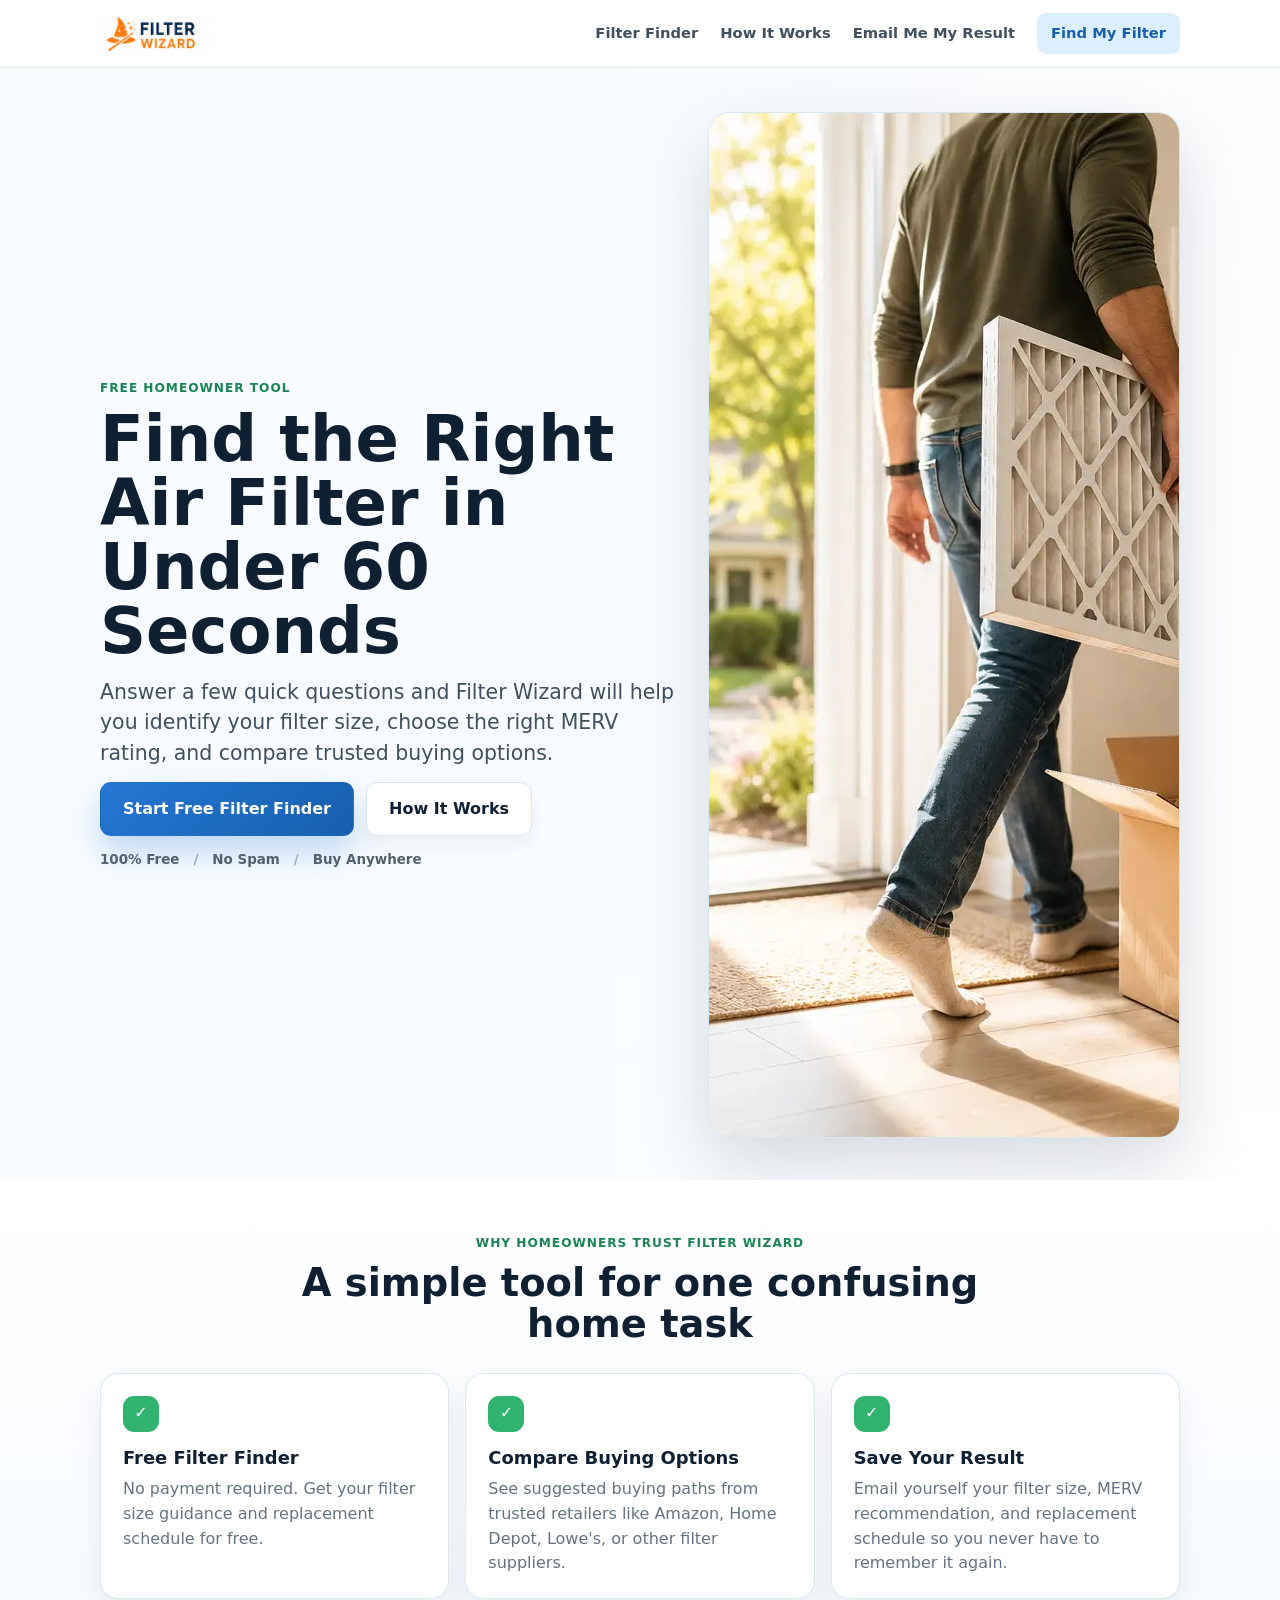
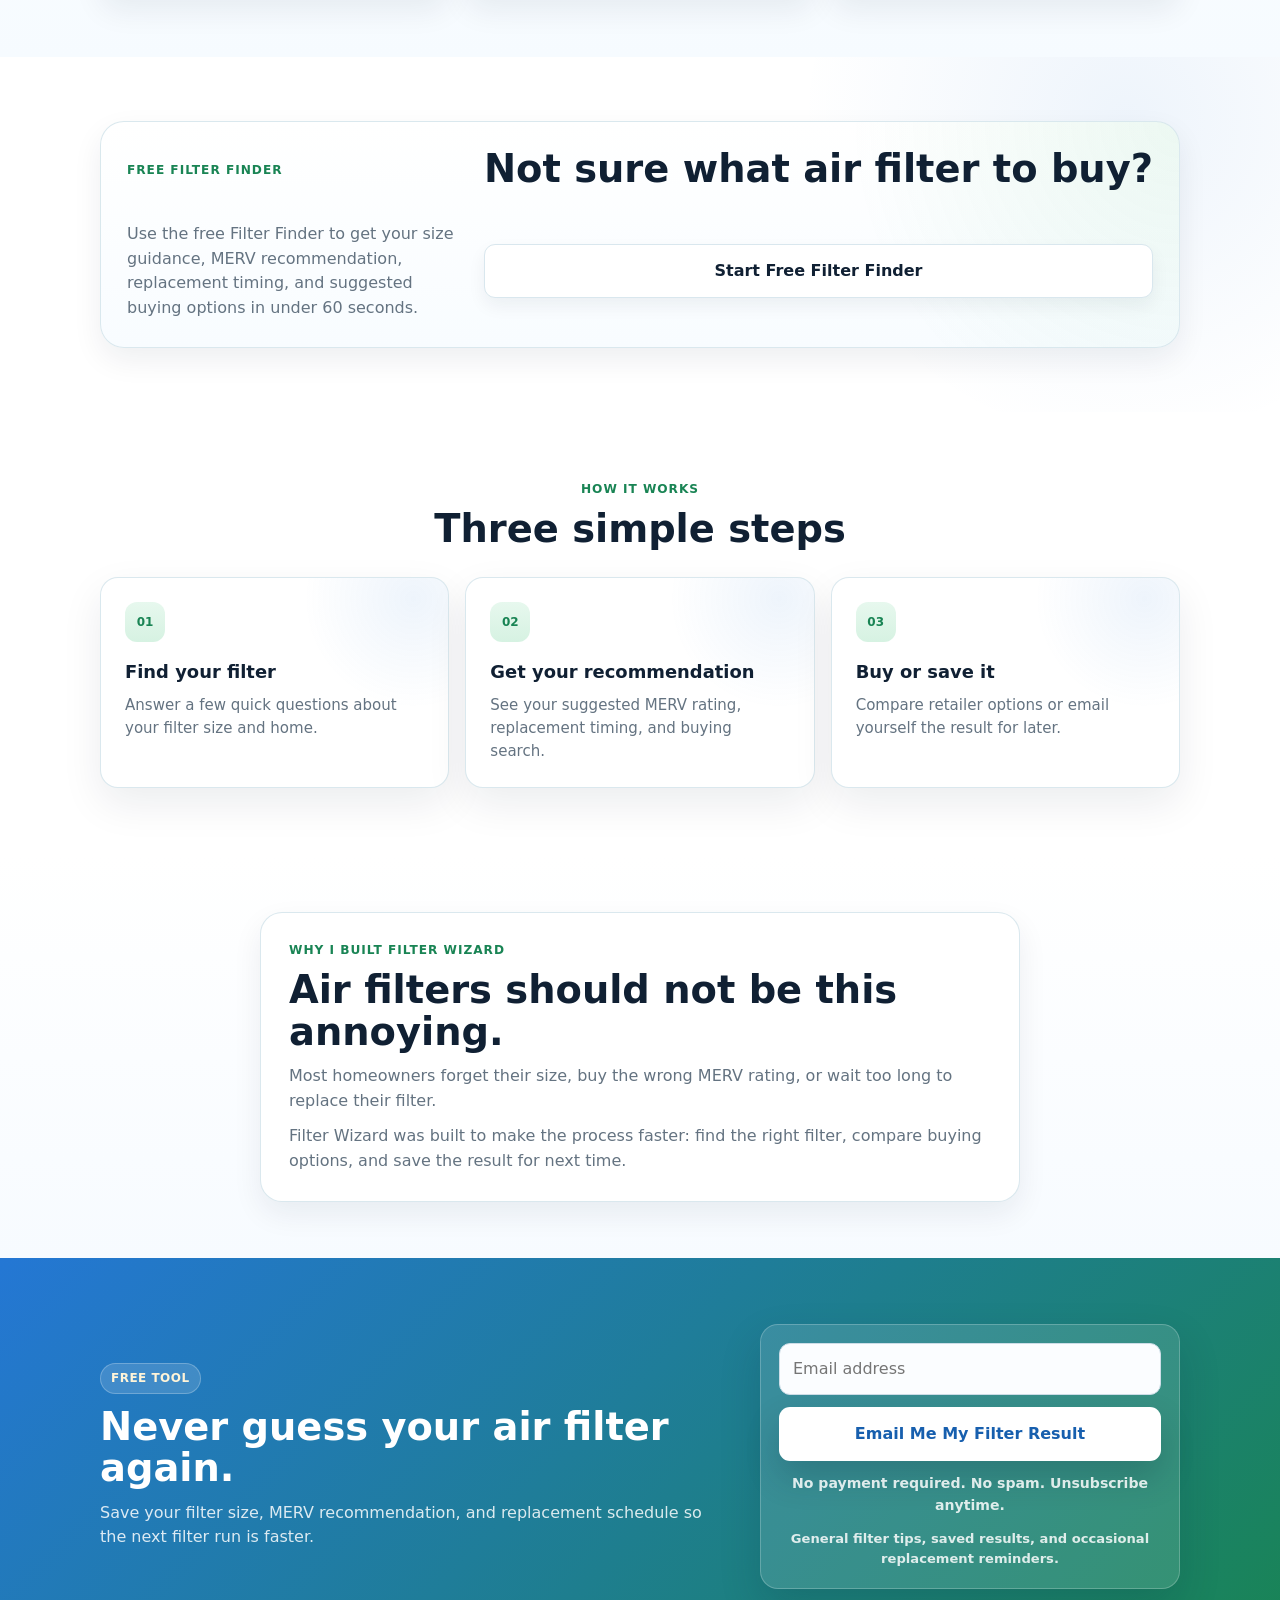
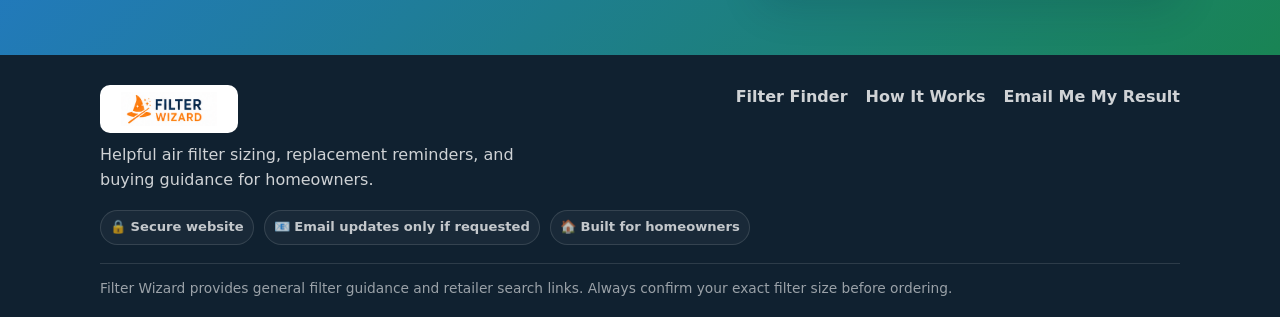
==== commit 44adec90: "Add files via upload" ====
--- a/index.html
+++ b/index.html
@@ -3,18 +3,18 @@
 <head>
   <meta charset="UTF-8">
   <meta name="viewport" content="width=device-width, initial-scale=1.0">
-  <meta name="description" content="Filter Wizard helps homeowners find their air filter size, estimate a replacement schedule, and get early access to filter reminders and delivery.">
+  <meta name="description" content="Filter Wizard helps homeowners find their air filter size, choose a MERV rating, estimate replacement timing, and compare buying options.">
   <link rel="canonical" href="https://filter-wizard.com/">
   <meta property="og:type" content="website">
   <meta property="og:url" content="https://filter-wizard.com/">
   <meta property="og:title" content="Filter Wizard | Find Your Air Filter Size in Under 60 Seconds">
-  <meta property="og:description" content="Use the free Filter Wizard tool to estimate your home air filter size and replacement schedule.">
+  <meta property="og:description" content="Use the free Filter Wizard tool to find your air filter size, choose a MERV rating, estimate replacement timing, and compare buying options.">
   <meta property="og:image" content="https://filter-wizard.com/assets/images/filter-wizard-hero-delivery.webp">
   <meta property="og:site_name" content="Filter Wizard">
   <meta name="twitter:card" content="summary_large_image">
   <meta name="twitter:url" content="https://filter-wizard.com/">
   <meta name="twitter:title" content="Filter Wizard | Find Your Air Filter Size in Under 60 Seconds">
-  <meta name="twitter:description" content="Use the free Filter Wizard tool to estimate your home air filter size and replacement schedule.">
+  <meta name="twitter:description" content="Use the free Filter Wizard tool to find your air filter size, choose a MERV rating, estimate replacement timing, and compare buying options.">
   <meta name="twitter:image" content="https://filter-wizard.com/assets/images/filter-wizard-hero-delivery.webp">
   <!-- TODO: Add social preview image at assets/images/filter-wizard-og-image.png, recommended size 1200x630. -->
   <link rel="icon" href="/assets/images/favicon.ico" sizes="any">
@@ -30,7 +30,7 @@
     "@type": "WebSite",
     "name": "Filter Wizard",
     "url": "https://filter-wizard.com/",
-    "description": "Filter Wizard helps homeowners find their air filter size, estimate a replacement schedule, and get early access to filter reminders and delivery.",
+    "description": "Filter Wizard helps homeowners find their air filter size, choose a MERV rating, estimate replacement timing, and compare buying options.",
     "potentialAction": {
       "@type": "SearchAction",
       "target": "https://filter-wizard.com/#filter-finder",
@@ -63,7 +63,7 @@
         y=l.getElementsByTagName(r)[0];y.parentNode.insertBefore(t,y);
     })(window, document, "clarity", "script", "xbqsjc3yut");
   </script>
-  <link rel="stylesheet" href="style.css?v=merv-images-1">
+  <link rel="stylesheet" href="style.css?v=affiliate-funnel-1">
 </head>
 <body>
   <header class="site-header" data-header>
@@ -90,8 +90,8 @@
       <div class="container hero-grid">
         <div class="hero-intro reveal">
           <p class="eyebrow">Free homeowner tool</p>
-          <h1>Find Your Home Air Filter Size in Under 60 Seconds</h1>
-          <p class="hero-subtitle">Answer a few quick questions and we&rsquo;ll help you find the right filter size and replacement schedule.</p>
+          <h1>Find the Right Air Filter in Under 60 Seconds</h1>
+          <p class="hero-subtitle">Answer a few quick questions and Filter Wizard will help you identify your filter size, choose the right MERV rating, and compare trusted buying options.</p>
           <div class="hero-actions">
             <a class="btn btn-primary" href="#filter-finder" data-hero-finder-cta>Start Free Filter Finder</a>
             <a class="btn btn-secondary" href="#how-it-works">How It Works</a>
@@ -99,7 +99,7 @@
           <ul class="hero-trust-row" aria-label="Filter Wizard trust badges">
             <li>100% Free</li>
             <li>No Spam</li>
-            <li>Built for Homeowners</li>
+            <li>Buy Anywhere</li>
           </ul>
         </div>
         <div class="hero-visual image-card reveal">
@@ -123,18 +123,18 @@
         <div class="trust-card-grid">
           <article class="trust-card reveal">
             <span aria-hidden="true">&#10003;</span>
-            <h3>Free Tool</h3>
-            <p>No payment required. Find your filter size completely free.</p>
+            <h3>Free Filter Finder</h3>
+            <p>No payment required. Get your filter size guidance and replacement schedule for free.</p>
           </article>
           <article class="trust-card reveal">
             <span aria-hidden="true">&#10003;</span>
-            <h3>Built for Homeowners</h3>
-            <p>Designed to simplify one of the most confusing home maintenance tasks.</p>
+            <h3>Compare Buying Options</h3>
+            <p>See suggested buying paths from trusted retailers like Amazon, Home Depot, Lowe's, or other filter suppliers.</p>
           </article>
           <article class="trust-card reveal">
             <span aria-hidden="true">&#10003;</span>
-            <h3>Privacy First</h3>
-            <p>We only ask for your email if you want reminders. No spam. Ever.</p>
+            <h3>Save Your Result</h3>
+            <p>Email yourself your filter size, MERV recommendation, and replacement schedule so you never have to remember it again.</p>
           </article>
         </div>
       </div>
@@ -145,8 +145,8 @@
       <div class="container finder-tool-card reveal" data-filter-finder>
         <div class="finder-tool-intro">
           <p class="eyebrow">Free Filter Finder</p>
-          <h2>Not sure what size filter your home needs?</h2>
-          <p>Use the free Filter Finder to get your size guidance, MERV recommendation, and replacement schedule in under 60 seconds.</p>
+          <h2>Not sure what air filter to buy?</h2>
+          <p>Use the free Filter Finder to get your size guidance, MERV recommendation, replacement timing, and suggested buying options in under 60 seconds.</p>
           <button class="btn btn-secondary" type="button" data-finder-start>Start Free Filter Finder</button>
         </div>
       </div>
@@ -222,8 +222,9 @@
 
           <div class="finder-result" data-finder-result hidden>
           <div class="recommendation-banner">
-            <strong><span aria-hidden="true">&#9679;</span> Your Recommendation</strong>
+            <strong><span aria-hidden="true">&#10003;</span> We Found Your Filter</strong>
             <span class="recommendation-size" data-finder-result-size>Check before ordering</span>
+            <span class="finder-confidence-pill" data-finder-confidence-pill>Confirm size before ordering</span>
             <div class="recommendation-summary">
               <div>
                 <small>MERV Type</small>
@@ -236,12 +237,6 @@
             </div>
             <div class="finder-months recommendation-months" data-finder-months></div>
           </div>
-          <div class="finder-report-header">
-            <div>
-              <h3>Your Filter Recommendation</h3>
-              <p>Your estimate is based on the answers you provided.</p>
-            </div>
-          </div>
           <div class="finder-result-block finder-product-card">
             <div class="finder-product-layout">
               <div class="finder-product-image-wrap">
@@ -249,42 +244,41 @@
                 <div class="finder-product-placeholder" data-finder-product-placeholder>Filter image coming soon</div>
               </div>
               <div class="finder-product-content">
-                <p class="eyebrow">Your Recommended Filter</p>
-                <strong data-finder-product-title>Confirm Size Before Ordering MERV 8 Pleated Air Filter</strong>
-                <div class="finder-product-meta">
-                  <span data-finder-product-size>Check before ordering</span>
-                  <span data-finder-product-merv>MERV 8</span>
+                <p class="eyebrow">Recommended Product</p>
+                <div class="finder-product-title">
+                  <strong data-finder-product-size-title>Check before ordering</strong>
+                  <span data-finder-product-type-title>MERV 8 Pleated Filter</span>
                 </div>
-                <p data-finder-product-best-for>Best for standard homes and everyday dust control</p>
+                <p class="finder-product-best-for"><span>Best for:</span> <span data-finder-product-best-for>Standard homes • Normal dust</span></p>
                 <p class="finder-product-price" data-finder-product-price>Estimated $8-$14 each</p>
-                <p data-finder-product-schedule>Recommended replacement: Every 60-90 days</p>
-                <button class="btn btn-primary finder-product-cta" type="button" data-finder-product-cta>Save My Filter Plan</button>
+                <p class="finder-product-yearly-cost" data-finder-product-yearly-cost>Estimated yearly cost: $32-$56/year</p>
+                <button class="btn btn-primary finder-product-cta" type="button" data-finder-product-cta>Compare Buying Options</button>
               </div>
             </div>
           </div>
+          <div class="finder-result-block finder-retailer-block" data-finder-retailer-block>
+            <strong>Compare Buying Options</strong>
+            <p>Use your recommendation to compare current buying options. Always confirm your exact filter size before ordering.</p>
+            <!-- TODO: Replace placeholder retailer search links with real affiliate/deep links before monetized launch. -->
+            <div class="finder-retailer-grid" data-finder-retailer-options></div>
+          </div>
           <p class="finder-email-note" data-finder-email-note hidden>We could not email your report, but your recommendation is shown above.</p>
-          <div class="finder-result-block finder-result-primary finder-result-size">
-            <strong data-finder-size-title>Estimated Filter Size</strong>
-            <span data-finder-result-size>Check before ordering</span>
-            <small data-finder-size-status>Size confirmation needed</small>
-            <p data-finder-location-guidance>Check the printed size on your current filter's cardboard edge before ordering.</p>
-          </div>
-          <div class="finder-result-block finder-filter-type">
-            <strong>Why This Recommendation</strong>
-            <div class="finder-answer-pills" data-finder-answer-pills></div>
-            <p data-finder-merv-copy>MERV 8: Best for most standard homes.</p>
+          <div class="finder-result-block finder-filter-type">
+            <strong data-finder-why-title>Why we chose MERV 8</strong>
+            <div class="finder-answer-pills" data-finder-answer-pills></div>
+            <p data-finder-merv-copy>Good fit for standard homes with normal dust levels.</p>
           </div>
           <div class="finder-result-block finder-next-step finder-result-next">
-            <strong>Save My Filter Plan</strong>
-            <p>Email yourself your recommended filter, estimated price range, replacement schedule, and early access updates for automatic delivery when it becomes available.</p>
+            <strong>Save This Filter for Later</strong>
+            <p>We'll email your filter size, recommended MERV rating, estimated replacement timing, and buying search links so you can find it again later.</p>
             <form class="result-email-form" action="https://formspree.io/f/mzdlpbwp" method="POST" data-result-email-form>
-              <input type="hidden" name="_subject" value="New Filter Wizard result reminder signup">
-              <input type="hidden" name="source" value="Filter Finder Result">
+              <input type="hidden" name="_subject" value="New Filter Wizard saved filter result">
+              <input type="hidden" name="source" value="Saved Filter Result">
               <label class="sr-only" for="result-email">Email address</label>
               <input id="result-email" name="email" type="email" autocomplete="email" placeholder="Email address" required data-result-email>
-              <button class="btn btn-primary form-submit" type="submit">Save My Filter Plan</button>
+              <button class="btn btn-primary form-submit" type="submit">Email Me My Filter Result</button>
               <button class="finder-skip-email" type="button" data-finder-email-skip>Continue without email</button>
-              <p class="form-trust">No payment today. No spam. You can unsubscribe anytime.</p>
+              <p class="form-trust">No payment. No spam. Just your saved filter result and occasional replacement reminders.</p>
               <p class="form-error" role="alert" data-form-error hidden>We could not email your report, but your recommendation is shown above.</p>
             </form>
             <p class="finder-email-note" data-result-email-success hidden>Report sent. Check your inbox when convenient.</p>
@@ -306,54 +300,54 @@
           <h2>Three simple steps</h2>
         </div>
         <div class="benefit-grid">
-          <article class="benefit-card reveal">
-            <span aria-hidden="true">01</span>
-            <h3>Find your filter</h3>
-            <p>Answer a few questions.</p>
-          </article>
-          <article class="benefit-card reveal">
-            <span aria-hidden="true">02</span>
-            <h3>Get your estimate</h3>
-            <p>See your filter size and schedule.</p>
-          </article>
-          <article class="benefit-card reveal">
-            <span aria-hidden="true">03</span>
-            <h3>Save it by email</h3>
-            <p>Get launch updates if you want them.</p>
-          </article>
+          <article class="benefit-card reveal">
+            <span aria-hidden="true">01</span>
+            <h3>Find your filter</h3>
+            <p>Answer a few quick questions about your filter size and home.</p>
+          </article>
+          <article class="benefit-card reveal">
+            <span aria-hidden="true">02</span>
+            <h3>Get your recommendation</h3>
+            <p>See your suggested MERV rating, replacement timing, and buying search.</p>
+          </article>
+          <article class="benefit-card reveal">
+            <span aria-hidden="true">03</span>
+            <h3>Buy or save it</h3>
+            <p>Compare retailer options or email yourself the result for later.</p>
+          </article>
         </div>
       </div>
     </section>
 
     <section class="section founder-note-section">
       <div class="container founder-note-card reveal">
-        <p class="eyebrow">Why I built Filter Wizard</p>
-        <h2>Air filters should not be hard to manage.</h2>
-        <p>Most homeowners don't know their air filter size, forget when to replace it, or end up buying the wrong filter.</p>
-        <p>Filter Wizard was built to make finding the right filter fast and eventually automate reminders and replacement deliveries.</p>
+        <p class="eyebrow">Why I built Filter Wizard</p>
+        <h2>Air filters should not be this annoying.</h2>
+        <p>Most homeowners forget their size, buy the wrong MERV rating, or wait too long to replace their filter.</p>
+        <p>Filter Wizard was built to make the process faster: find the right filter, compare buying options, and save the result for next time.</p>
       </div>
     </section>
 
     <section class="section final-cta-block" id="early-access">
       <div class="container final-cta-inner reveal">
         <div>
-          <p class="offer-badge final-offer-badge">Early Access</p>
-          <h2>Never forget your air filter again.</h2>
-          <p>Get early access to Filter Wizard reminders and delivery when we launch.</p>
+          <p class="offer-badge final-offer-badge">Free Tool</p>
+          <h2>Never guess your air filter again.</h2>
+          <p>Save your filter size, MERV recommendation, and replacement schedule so the next filter run is faster.</p>
         </div>
         <form class="reservation-form early-access-form" action="https://formspree.io/f/mzdlpbwp" method="POST" data-reservation-form>
-          <input type="hidden" name="_subject" value="New Filter Wizard early access signup">
-          <input type="hidden" name="source" value="Early Access Form">
+          <input type="hidden" name="_subject" value="New Filter Wizard filter reminder signup">
+          <input type="hidden" name="source" value="General Filter Reminder Signup">
           <label class="sr-only" for="reservation-email">Email address</label>
           <input id="reservation-email" name="email" type="email" autocomplete="email" placeholder="Email address" required>
-          <button class="btn btn-primary form-submit" type="submit">Get Early Access</button>
-          <p class="form-trust">Join the early access list and help shape Filter Wizard before launch.</p>
-          <p class="form-trust form-trust-secondary">No spam &bull; Free forever while in beta &bull; Unsubscribe anytime</p>
+          <button class="btn btn-primary form-submit" type="submit">Email Me My Filter Result</button>
+          <p class="form-trust">No payment required. No spam. Unsubscribe anytime.</p>
+          <p class="form-trust form-trust-secondary">General filter tips, saved results, and occasional replacement reminders.</p>
           <p class="form-error" role="alert" data-form-error hidden>Something went wrong. Please try again in a moment.</p>
         </form>
         <div class="reservation-success" role="status" aria-live="polite" data-reservation-success hidden>
-          <h3>You are on the early access list.</h3>
-          <p>We will email launch updates and let you know when Filter Wizard is ready.</p>
+          <h3>Your email is saved.</h3>
+          <p>We will send helpful filter reminders and updates when available.</p>
         </div>
       </div>
     </section>
@@ -367,7 +361,7 @@
             <img class="site-logo footer-logo" src="assets/images/filter-wizard-logo.png" alt="Filter Wizard" width="270" height="96" loading="lazy">
           </span>
         </a>
-        <p>Helpful air filter reminders, sizing support, and early access for homeowners.</p>
+        <p>Helpful air filter sizing, replacement reminders, and buying guidance for homeowners.</p>
       </div>
       <div class="footer-links" aria-label="Footer navigation">
         <a href="#filter-finder">Filter Finder</a>
@@ -381,10 +375,10 @@
       <span>&#127968; Built for homeowners</span>
     </div>
     <div class="container disclaimer">
-      Filter Wizard is currently validating early demand. Joining early access does not start paid service or guarantee immediate shipment.
+      Filter Wizard provides general filter guidance and retailer search links. Always confirm your exact filter size before ordering.
     </div>
   </footer>
 
-  <script src="script.js?v=merv-images-1"></script>
+  <script src="script.js?v=affiliate-funnel-1"></script>
 </body>
 </html>
--- a/style.css
+++ b/style.css
@@ -970,7 +970,7 @@
   min-width: 0;
   max-width: 100%;
   display: grid;
-  gap: 18px;
+  gap: 14px;
   padding: 22px;
   border: 1px solid rgba(217, 231, 238, 0.95);
   border-radius: 20px;
@@ -1047,12 +1047,34 @@
   min-width: 0;
   max-width: 100%;
   display: grid;
-  gap: 4px;
+  gap: 3px;
   padding: 14px 16px;
   border: 1px solid rgba(47, 179, 109, 0.26);
   border-radius: 16px;
   background: linear-gradient(180deg, #f0fff6, #ffffff);
   box-shadow: 0 12px 28px rgba(47, 179, 109, 0.08);
+}
+
+.finder-confidence-pill {
+  display: inline-flex;
+  width: max-content;
+  max-width: 100%;
+  min-height: 28px;
+  align-items: center;
+  margin-top: 4px;
+  padding: 5px 9px;
+  border: 1px solid rgba(36, 119, 212, 0.16);
+  border-radius: 999px;
+  color: var(--blue-dark);
+  background: var(--blue-soft);
+  font-size: 0.76rem;
+  font-weight: 900;
+}
+
+.finder-confidence-pill.is-confirmed {
+  color: var(--green-dark);
+  border-color: rgba(47, 179, 109, 0.24);
+  background: #e8f8ef;
 }
 
 .recommendation-banner strong {
@@ -1115,7 +1137,7 @@
   display: block;
   max-width: 100%;
   color: var(--blue-dark);
-  font-size: clamp(1.7rem, 5vw, 2.4rem);
+  font-size: clamp(1.9rem, 5.6vw, 2.65rem);
   font-weight: 950;
   line-height: 1.05;
   overflow-wrap: anywhere;
@@ -1395,15 +1417,38 @@
   margin: 0;
 }
 
-.finder-product-content strong {
+.finder-product-title {
+  display: grid;
+  gap: 2px;
+}
+
+.finder-product-title strong {
   color: var(--blue-dark);
-  font-size: clamp(1.08rem, 3vw, 1.32rem);
-  line-height: 1.12;
+  font-size: clamp(1.18rem, 3.4vw, 1.55rem);
+  line-height: 1.05;
   overflow-wrap: anywhere;
+}
+
+.finder-product-title span {
+  color: var(--text);
+  font-size: 0.95rem;
+  font-weight: 900;
 }
 
 .finder-product-content p {
   margin: 0;
+}
+
+.finder-product-best-for span:first-child {
+  color: var(--muted);
+  font-size: 0.78rem;
+  font-weight: 900;
+  text-transform: uppercase;
+}
+
+.finder-product-best-for span:last-child {
+  color: var(--text);
+  font-weight: 850;
 }
 
 .finder-product-meta {
@@ -1431,8 +1476,14 @@
 
 .finder-product-price {
   color: var(--green-dark);
-  font-size: 1.02rem;
+  font-size: 1rem;
   font-weight: 950;
+}
+
+.finder-product-yearly-cost {
+  color: var(--blue-dark);
+  font-size: 0.88rem;
+  font-weight: 850;
 }
 
 .finder-product-cta {
@@ -1459,7 +1510,52 @@
 
 .finder-result-next {
   border-color: rgba(36, 119, 212, 0.24);
-  background: linear-gradient(180deg, #edf6ff, #ffffff);
+  background: linear-gradient(180deg, #f4f9ff, #ffffff);
+}
+
+.finder-retailer-block {
+  border-color: rgba(47, 179, 109, 0.2);
+  background: linear-gradient(180deg, #f3fff8, #ffffff);
+}
+
+.finder-retailer-grid {
+  display: grid;
+  grid-template-columns: repeat(2, minmax(0, 1fr));
+  gap: 10px;
+  margin-top: 12px;
+  min-width: 0;
+  max-width: 100%;
+}
+
+.finder-retailer-card {
+  display: grid;
+  gap: 8px;
+  min-width: 0;
+  max-width: 100%;
+  padding: 12px;
+  border: 1px solid rgba(217, 231, 238, 0.95);
+  border-radius: 14px;
+  background: rgba(255, 255, 255, 0.9);
+  box-shadow: 0 10px 24px rgba(11, 31, 53, 0.05);
+}
+
+.finder-retailer-card strong {
+  color: var(--blue-dark);
+  font-size: 0.98rem;
+}
+
+.finder-retailer-card p {
+  margin: 0;
+  color: var(--muted);
+  font-size: 0.82rem;
+  line-height: 1.4;
+}
+
+.finder-retailer-card .btn {
+  width: 100%;
+  min-height: 42px;
+  padding: 9px 10px;
+  font-size: 0.84rem;
 }
 
 .finder-result-block p {
@@ -2654,7 +2750,7 @@
 
   .finder-quiz,
   .finder-result {
-    gap: 9px;
+    gap: 8px;
     padding: 12px;
   }
 
@@ -2675,7 +2771,7 @@
   }
 
   .recommendation-size {
-    font-size: 1.55rem;
+    font-size: 1.68rem;
   }
 
   .recommendation-summary div {
@@ -2728,8 +2824,12 @@
     gap: 6px;
   }
 
-  .finder-product-content strong {
+  .finder-product-title strong {
     font-size: 1rem;
+  }
+
+  .finder-product-title span {
+    font-size: 0.86rem;
   }
 
   .finder-product-meta {
@@ -2744,6 +2844,22 @@
 
   .finder-product-price {
     font-size: 0.96rem;
+  }
+
+  .finder-retailer-grid {
+    grid-template-columns: 1fr;
+    gap: 7px;
+    margin-top: 8px;
+  }
+
+  .finder-retailer-card {
+    gap: 6px;
+    padding: 10px;
+    border-radius: 12px;
+  }
+
+  .finder-retailer-card .btn {
+    min-height: 40px;
   }
 
   .finder-result-block p {
